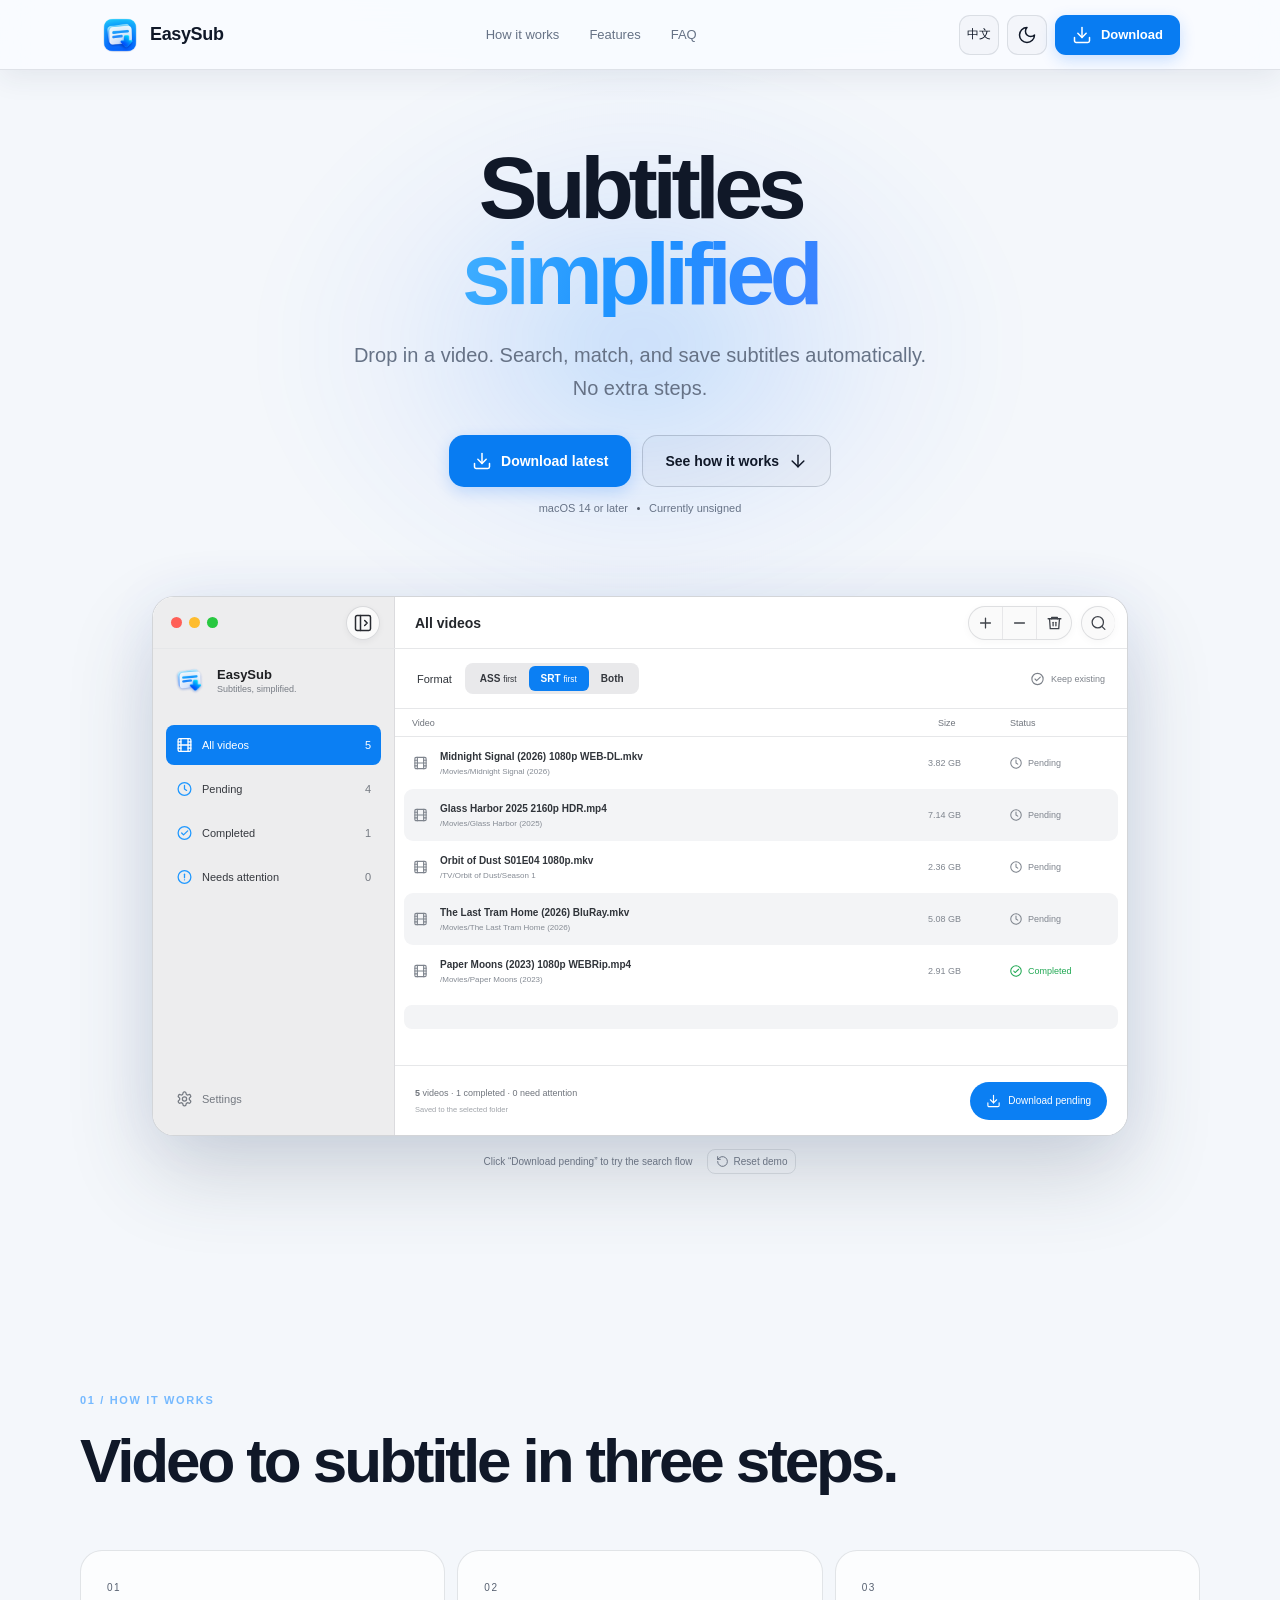
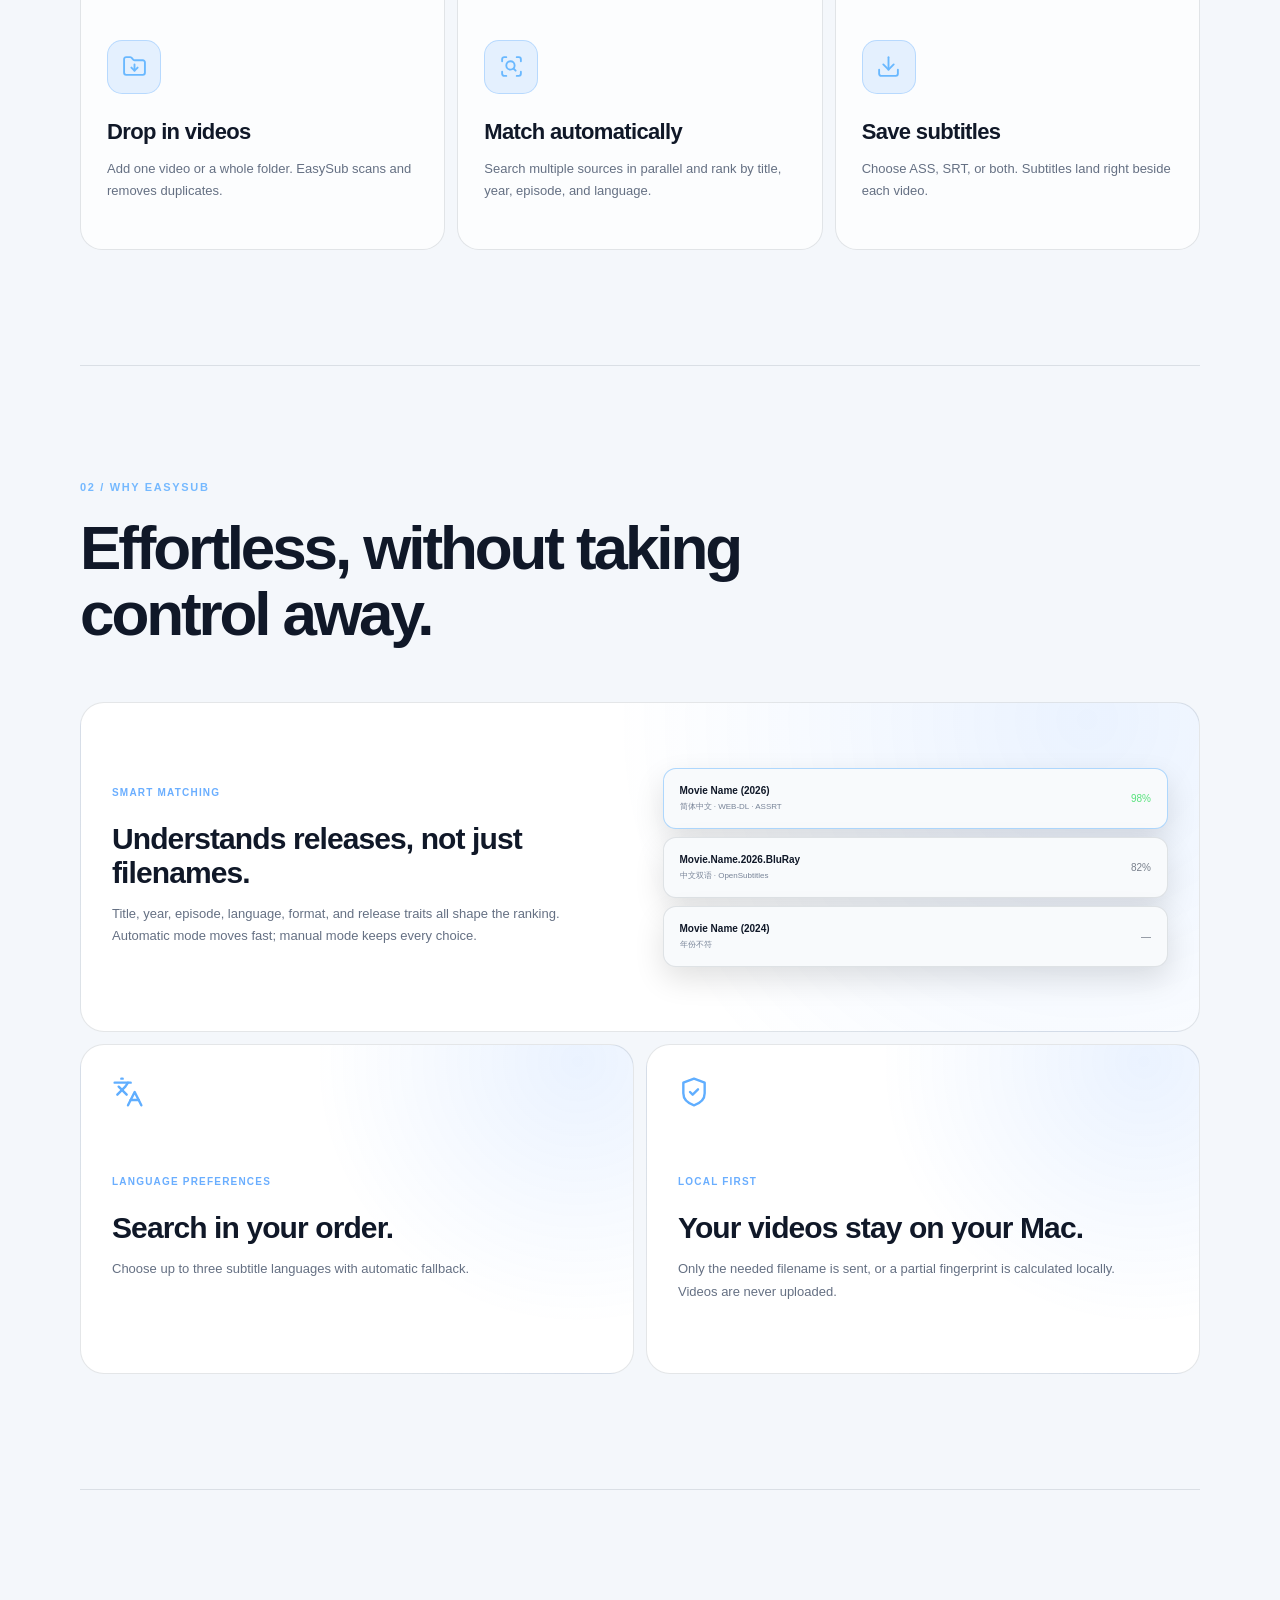
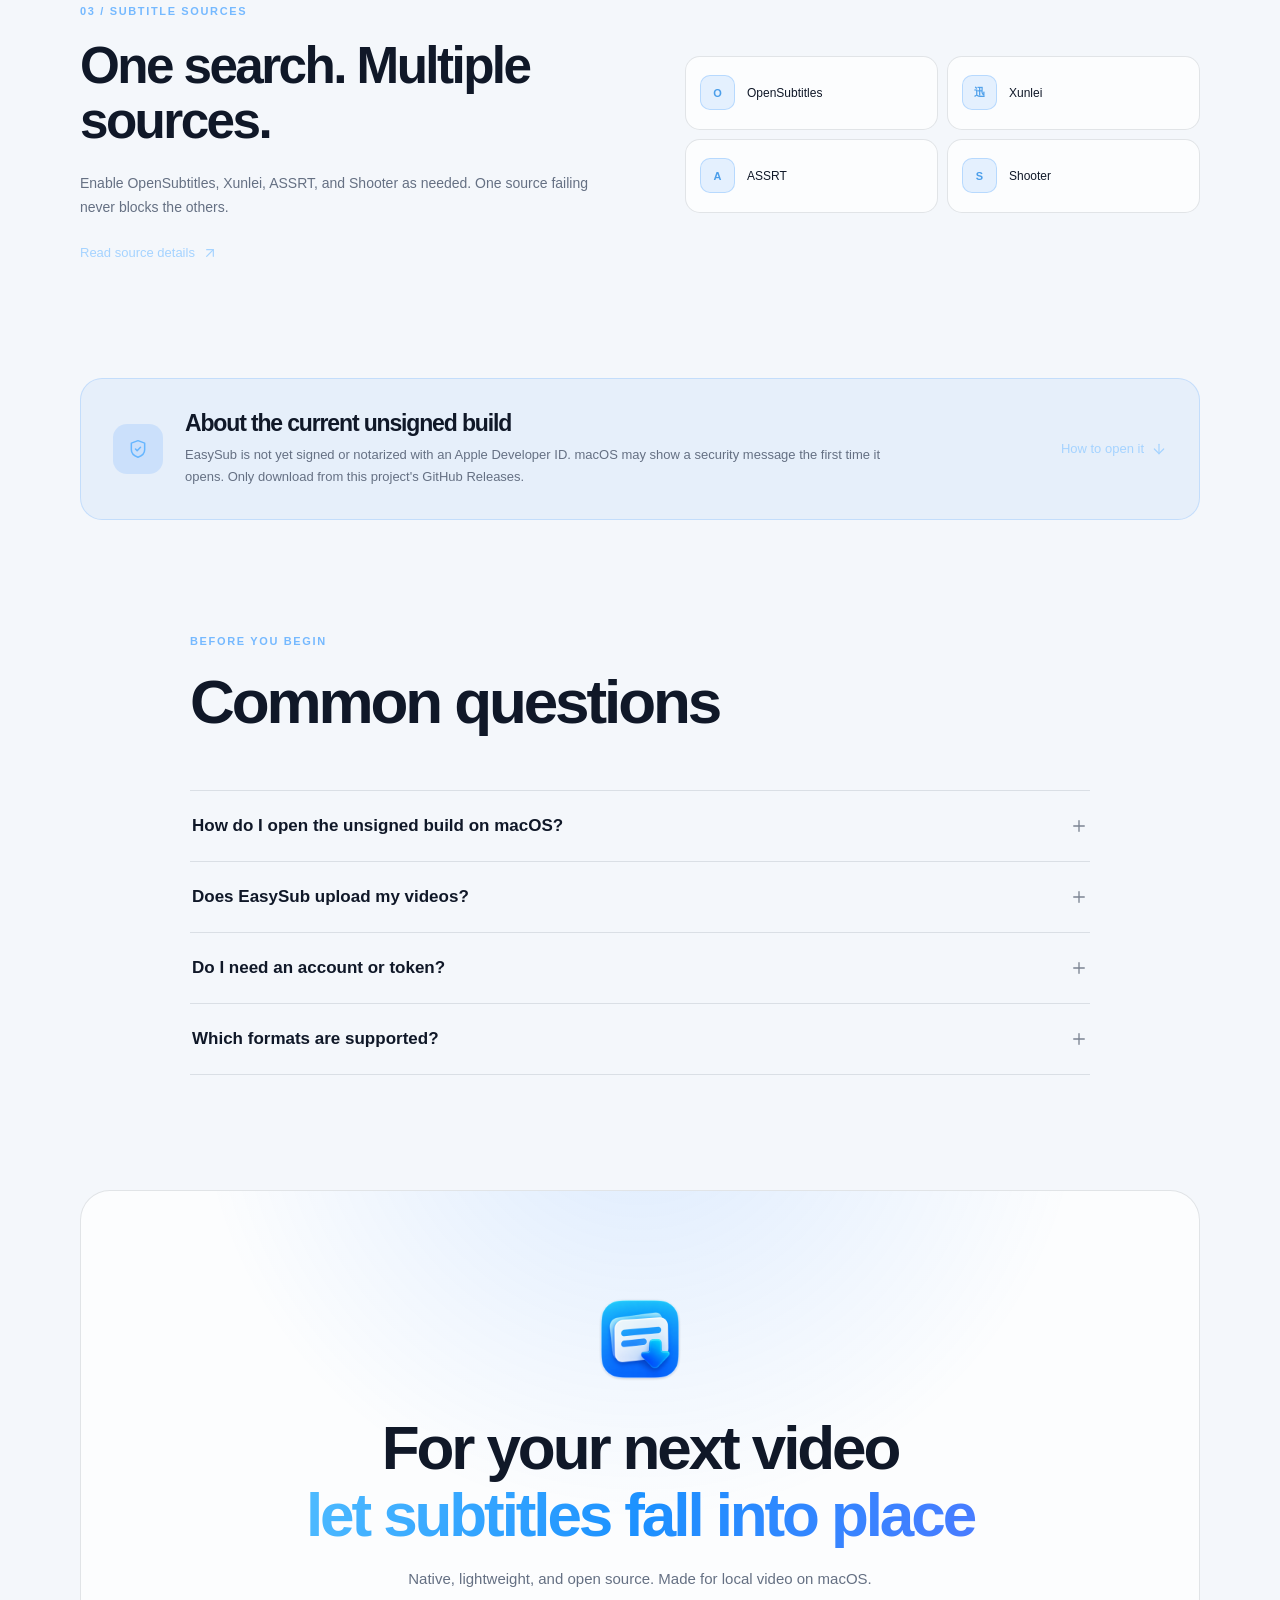
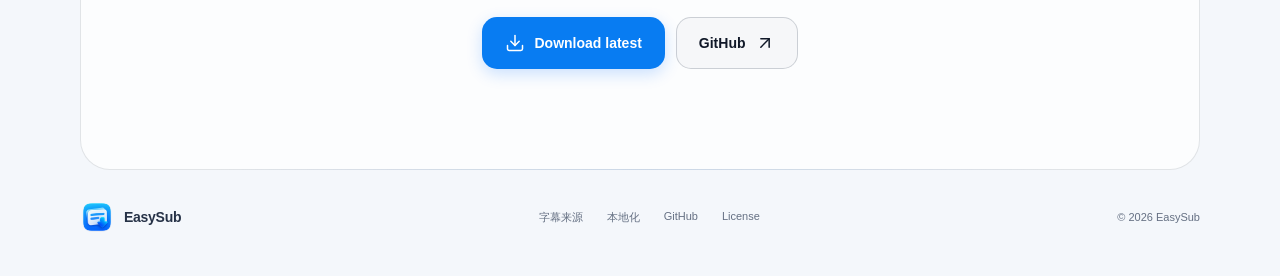
==== docs/index.html @ 95bf21f9 "Normalize docs directory casing" ====
<!doctype html>
<html lang="zh-CN">
<head>
  <meta charset="utf-8">
  <meta name="viewport" content="width=device-width, initial-scale=1">
  <meta name="theme-color" content="#07090e">
  <meta name="description" content="EasySub 是一款原生 macOS 字幕下载工具，多来源并行搜索，智能匹配，字幕下载一步完成。">
  <meta property="og:title" content="EasySub — 字幕下载，简单一点">
  <meta property="og:description" content="把视频拖进来，EasySub 会搜索、匹配并保存合适的字幕。">
  <meta property="og:type" content="website">
  <meta property="og:image" content="https://umlearn.github.io/EasySub/images/EasySub-AppIcon.png">
  <link rel="canonical" href="https://umlearn.github.io/EasySub/">
  <link rel="icon" type="image/png" href="images/EasySub-AppIcon.png">
  <link rel="stylesheet" href="styles.css">
  <title>EasySub — 字幕下载，简单一点</title>
</head>
<body>
  <!-- Icons use paths from Lucide (ISC License): https://lucide.dev -->
  <svg class="svg-sprite" aria-hidden="true">
    <symbol id="i-download" viewBox="0 0 24 24"><path d="M21 15v4a2 2 0 0 1-2 2H5a2 2 0 0 1-2-2v-4"/><path d="m7 10 5 5 5-5"/><path d="M12 15V3"/></symbol>
    <symbol id="i-arrow-down" viewBox="0 0 24 24"><path d="M12 5v14"/><path d="m19 12-7 7-7-7"/></symbol>
    <symbol id="i-arrow-up-right" viewBox="0 0 24 24"><path d="M7 17 17 7"/><path d="M7 7h10v10"/></symbol>
    <symbol id="i-chevron-right" viewBox="0 0 24 24"><path d="m9 18 6-6-6-6"/></symbol>
    <symbol id="i-menu" viewBox="0 0 24 24"><path d="M4 6h16"/><path d="M4 12h16"/><path d="M4 18h16"/></symbol>
    <symbol id="i-x" viewBox="0 0 24 24"><path d="M18 6 6 18"/><path d="m6 6 12 12"/></symbol>
    <symbol id="i-plus" viewBox="0 0 24 24"><path d="M5 12h14"/><path d="M12 5v14"/></symbol>
    <symbol id="i-minus" viewBox="0 0 24 24"><path d="M5 12h14"/></symbol>
    <symbol id="i-trash" viewBox="0 0 24 24"><path d="M3 6h18"/><path d="M8 6V4h8v2"/><path d="m19 6-1 14H6L5 6"/><path d="M10 11v5"/><path d="M14 11v5"/></symbol>
    <symbol id="i-search" viewBox="0 0 24 24"><circle cx="11" cy="11" r="8"/><path d="m21 21-4.3-4.3"/></symbol>
    <symbol id="i-film" viewBox="0 0 24 24"><rect width="18" height="18" x="3" y="3" rx="2"/><path d="M7 3v18"/><path d="M17 3v18"/><path d="M3 7.5h4"/><path d="M3 12h18"/><path d="M3 16.5h4"/><path d="M17 7.5h4"/><path d="M17 16.5h4"/></symbol>
    <symbol id="i-clock" viewBox="0 0 24 24"><circle cx="12" cy="12" r="9"/><path d="M12 7v5l3 2"/></symbol>
    <symbol id="i-check-circle" viewBox="0 0 24 24"><circle cx="12" cy="12" r="9"/><path d="m8 12 2.6 2.6L16.5 9"/></symbol>
    <symbol id="i-alert" viewBox="0 0 24 24"><circle cx="12" cy="12" r="9"/><path d="M12 8v5"/><path d="M12 16h.01"/></symbol>
    <symbol id="i-settings" viewBox="0 0 24 24"><path d="M12.2 2h-.4a2 2 0 0 0-2 2v.2a2 2 0 0 1-1 1.7l-.4.2a2 2 0 0 1-2 0l-.1-.1a2 2 0 0 0-2.7.7l-.2.4a2 2 0 0 0 .7 2.7l.2.1a2 2 0 0 1 1 1.7v.5a2 2 0 0 1-1 1.7l-.2.1a2 2 0 0 0-.7 2.7l.2.4a2 2 0 0 0 2.7.7l.1-.1a2 2 0 0 1 2 0l.4.2a2 2 0 0 1 1 1.7v.2a2 2 0 0 0 2 2h.4a2 2 0 0 0 2-2v-.2a2 2 0 0 1 1-1.7l.4-.2a2 2 0 0 1 2 0l.1.1a2 2 0 0 0 2.7-.7l.2-.4a2 2 0 0 0-.7-2.7l-.2-.1a2 2 0 0 1-1-1.7v-.5a2 2 0 0 1 1-1.7l.2-.1a2 2 0 0 0 .7-2.7l-.2-.4a2 2 0 0 0-2.7-.7l-.1.1a2 2 0 0 1-2 0l-.4-.2a2 2 0 0 1-1-1.7V4a2 2 0 0 0-2-2Z"/><circle cx="12" cy="12" r="3"/></symbol>
    <symbol id="i-languages" viewBox="0 0 24 24"><path d="m5 8 6 6"/><path d="m4 14 6-6 2-3"/><path d="M2 5h12"/><path d="M7 2h1"/><path d="m22 22-5-10-5 10"/><path d="M14 18h6"/></symbol>
    <symbol id="i-folders" viewBox="0 0 24 24"><path d="M20 20a2 2 0 0 0 2-2V8a2 2 0 0 0-2-2h-7.9a2 2 0 0 1-1.7-.9L9.6 4A2 2 0 0 0 7.9 3H4a2 2 0 0 0-2 2v13a2 2 0 0 0 2 2Z"/><path d="M12 10v6"/><path d="m9 13 3 3 3-3"/></symbol>
    <symbol id="i-scan-search" viewBox="0 0 24 24"><path d="M3 7V5a2 2 0 0 1 2-2h2"/><path d="M17 3h2a2 2 0 0 1 2 2v2"/><path d="M21 17v2a2 2 0 0 1-2 2h-2"/><path d="M7 21H5a2 2 0 0 1-2-2v-2"/><circle cx="11" cy="11" r="4"/><path d="m16 16-2.1-2.1"/></symbol>
    <symbol id="i-shield-check" viewBox="0 0 24 24"><path d="M20 13c0 5-3.5 7.5-8 9-4.5-1.5-8-4-8-9V5l8-3 8 3Z"/><path d="m9 12 2 2 4-4"/></symbol>
    <symbol id="i-sun" viewBox="0 0 24 24"><circle cx="12" cy="12" r="4"/><path d="M12 2v2"/><path d="M12 20v2"/><path d="m4.93 4.93 1.42 1.42"/><path d="m17.66 17.66 1.41 1.41"/><path d="M2 12h2"/><path d="M20 12h2"/><path d="m6.34 17.66-1.41 1.41"/><path d="m19.07 4.93-1.41 1.41"/></symbol>
    <symbol id="i-moon" viewBox="0 0 24 24"><path d="M12 3a6 6 0 0 0 9 9 9 9 0 1 1-9-9Z"/></symbol>
    <symbol id="i-sidebar" viewBox="0 0 24 24"><rect width="18" height="18" x="3" y="3" rx="2"/><path d="M9 3v18"/><path d="m14 9 3 3-3 3"/></symbol>
    <symbol id="i-loader" viewBox="0 0 24 24"><path d="M21 12a9 9 0 1 1-6.2-8.6"/></symbol>
    <symbol id="i-rotate" viewBox="0 0 24 24"><path d="M3 12a9 9 0 1 0 3-6.7L3 8"/><path d="M3 3v5h5"/></symbol>
  </svg>
  <a class="skip-link" href="#main">跳到主要内容</a>
  <header class="site-header" aria-label="主导航">
    <a class="brand" href="#top" aria-label="EasySub 首页"><img src="images/EasySub-AppIcon.png" alt="" width="40" height="40"><span>EasySub</span></a>
    <nav class="desktop-nav" aria-label="页面导航"><a href="#how" data-i18n="navHow">使用方式</a><a href="#features" data-i18n="navFeatures">特点</a><a href="#faq" data-i18n="navFaq">常见问题</a></nav>
    <div class="header-actions">
      <button class="icon-button language-button" type="button" aria-label="Switch to English"><span>EN</span></button>
      <button class="icon-button theme-button" type="button" aria-label="切换到浅色模式"><svg class="icon sun-icon" aria-hidden="true"><use href="#i-sun"/></svg><svg class="icon moon-icon" aria-hidden="true"><use href="#i-moon"/></svg></button>
      <a class="button button-small button-primary" href="https://github.com/umlearn/EasySub/releases/latest" target="_blank" rel="noreferrer"><svg class="icon" aria-hidden="true"><use href="#i-download"/></svg><span data-i18n="download">下载</span></a>
      <button class="icon-button menu-button" type="button" aria-expanded="false" aria-controls="mobile-menu" aria-label="打开菜单"><svg class="icon menu-open" aria-hidden="true"><use href="#i-menu"/></svg><svg class="icon menu-close" aria-hidden="true"><use href="#i-x"/></svg></button>
    </div>
    <div class="mobile-menu" id="mobile-menu" hidden><a href="#how" data-i18n="navHow">使用方式</a><a href="#features" data-i18n="navFeatures">特点</a><a href="#faq" data-i18n="navFaq">常见问题</a></div>
  </header>
  <main id="main">
    <section class="hero" id="top">
      <div class="hero-glow" aria-hidden="true"></div>
      <h1><span data-i18n="hero1">字幕下载</span><span class="gradient-text" data-i18n="hero2">简单一点</span></h1>
      <p class="hero-copy" data-i18n="heroCopy">拖入视频，自动搜索、匹配并保存字幕。没有多余步骤。</p>
      <div class="hero-actions"><a class="button button-large button-primary" href="https://github.com/umlearn/EasySub/releases/latest" target="_blank" rel="noreferrer"><svg class="icon" aria-hidden="true"><use href="#i-download"/></svg><span data-i18n="downloadLatest">下载最新版</span></a><a class="button button-large button-quiet" href="#how"><span data-i18n="seeHow">看看如何工作</span><svg class="icon" aria-hidden="true"><use href="#i-arrow-down"/></svg></a></div>
      <p class="hero-note"><span data-i18n="requirements">macOS 14 或更高版本</span><i></i><span data-i18n="unsigned">当前构建未签名</span></p>
      <div class="app-window reveal" aria-label="EasySub 应用界面示意图">
        <div class="app-titlebar"><div class="sidebar-titlebar"><div class="traffic-lights" aria-hidden="true"><span></span><span></span><span></span></div><button class="sidebar-toggle" tabindex="-1" aria-label="切换侧栏"><svg class="icon"><use href="#i-sidebar"/></svg></button></div><div class="content-titlebar"><div class="window-title"><b data-i18n="allVideos">全部视频</b></div><div class="window-tools" aria-hidden="true"><div class="tool-group"><button tabindex="-1"><svg class="icon"><use href="#i-plus"/></svg></button><button tabindex="-1"><svg class="icon"><use href="#i-minus"/></svg></button><button tabindex="-1"><svg class="icon"><use href="#i-trash"/></svg></button></div><button class="standalone" tabindex="-1"><svg class="icon"><use href="#i-search"/></svg></button></div></div></div>
        <div class="app-body">
          <aside class="app-sidebar"><div class="app-brand"><img src="images/EasySub-Mark.png" alt=""><div><b>EasySub</b><small>Subtitles, simplified.</small></div></div><div class="side-links"><span class="active"><svg class="icon"><use href="#i-film"/></svg><b data-i18n="allVideos">全部视频</b><em>5</em></span><span><svg class="icon"><use href="#i-clock"/></svg><b data-i18n="pending">待处理</b><em data-count="pending">4</em></span><span><svg class="icon"><use href="#i-check-circle"/></svg><b data-i18n="completed">已完成</b><em data-count="completed">1</em></span><span><svg class="icon"><use href="#i-alert"/></svg><b data-i18n="attention">需注意</b><em>0</em></span></div><span class="settings-link"><svg class="icon"><use href="#i-settings"/></svg><b data-i18n="settings">设置</b></span></aside>
          <div class="app-content">
            <div class="app-toolbar"><div class="format-control"><span data-i18n="format">格式</span><div><b>ASS <small>first</small></b><b class="selected">SRT <small>first</small></b><b>Both</b></div></div><span class="replace"><svg class="icon"><use href="#i-check-circle"/></svg><span data-i18n="keepExisting">保留已有字幕</span></span></div>
            <div class="video-table"><div class="table-head"><span data-i18n="video">视频</span><span data-i18n="size">大小</span><span data-i18n="status">状态</span></div>
              <div class="video-row" data-demo-row><svg class="icon"><use href="#i-film"/></svg><div><b>Midnight Signal (2026) 1080p WEB-DL.mkv</b><small>/Movies/Midnight Signal (2026)</small></div><span class="size">3.82 GB</span><span class="status pending" data-status><svg class="icon"><use href="#i-clock"/></svg><span data-i18n="pending">待处理</span></span></div>
              <div class="video-row" data-demo-row><svg class="icon"><use href="#i-film"/></svg><div><b>Glass Harbor 2025 2160p HDR.mp4</b><small>/Movies/Glass Harbor (2025)</small></div><span class="size">7.14 GB</span><span class="status pending" data-status><svg class="icon"><use href="#i-clock"/></svg><span data-i18n="pending">待处理</span></span></div>
              <div class="video-row" data-demo-row><svg class="icon"><use href="#i-film"/></svg><div><b>Orbit of Dust S01E04 1080p.mkv</b><small>/TV/Orbit of Dust/Season 1</small></div><span class="size">2.36 GB</span><span class="status pending" data-status><svg class="icon"><use href="#i-clock"/></svg><span data-i18n="pending">待处理</span></span></div>
              <div class="video-row" data-demo-row><svg class="icon"><use href="#i-film"/></svg><div><b>The Last Tram Home (2026) BluRay.mkv</b><small>/Movies/The Last Tram Home (2026)</small></div><span class="size">5.08 GB</span><span class="status pending" data-status><svg class="icon"><use href="#i-clock"/></svg><span data-i18n="pending">待处理</span></span></div>
              <div class="video-row"><svg class="icon"><use href="#i-film"/></svg><div><b>Paper Moons (2023) 1080p WEBRip.mp4</b><small>/Movies/Paper Moons (2023)</small></div><span class="size">2.91 GB</span><span class="status complete"><svg class="icon"><use href="#i-check-circle"/></svg><span data-i18n="completed">已完成</span></span></div>
              <div class="table-fill" aria-hidden="true"><span></span></div>
            </div>
            <div class="app-footer"><div><span><b>5</b> <span data-summary data-i18n="videosCount">个视频 · 1 个已完成 · 0 个需注意</span></span><small data-i18n="saveLocation">保存到所选文件夹</small></div><button id="run-demo" type="button"><svg class="icon" data-run-icon><use href="#i-download"/></svg><span data-run-label data-i18n="downloadPending">下载待处理项</span></button></div>
          </div>
        </div>
      </div>
      <div class="mock-caption"><span data-i18n="mockCaption">点击“下载待处理项”体验搜索流程</span><button class="reset-demo" type="button"><svg class="icon"><use href="#i-rotate"/></svg><span data-i18n="resetDemo">重置演示</span></button></div>
    </section>
    <section class="how section" id="how"><header class="section-heading reveal"><p class="eyebrow">01 / <span data-i18n="howEyebrow">使用方式</span></p><h2 data-i18n="howTitle">从视频到字幕，三步就够。</h2></header><div class="steps"><article class="step reveal"><span class="step-number">01</span><div class="step-icon"><svg class="icon"><use href="#i-folders"/></svg></div><h3 data-i18n="step1Title">拖入视频</h3><p data-i18n="step1Copy">添加单个视频或整个文件夹，自动扫描并去重。</p></article><article class="step reveal"><span class="step-number">02</span><div class="step-icon"><svg class="icon"><use href="#i-scan-search"/></svg></div><h3 data-i18n="step2Title">自动匹配</h3><p data-i18n="step2Copy">并行搜索多个来源，按片名、年份、季集和语言排序。</p></article><article class="step reveal"><span class="step-number">03</span><div class="step-icon"><svg class="icon"><use href="#i-download"/></svg></div><h3 data-i18n="step3Title">保存字幕</h3><p data-i18n="step3Copy">选择 ASS、SRT 或两者，字幕自动保存到视频旁边。</p></article></div></section>
    <section class="features section" id="features"><header class="section-heading reveal"><p class="eyebrow">02 / <span data-i18n="featuresEyebrow">为什么选择 EasySub</span></p><h2 data-i18n="featuresTitle">省心，但不替你做主。</h2></header><div class="feature-grid"><article class="feature-card wide reveal"><div><span class="card-label" data-i18n="smartMatch">智能匹配</span><h3 data-i18n="matchTitle">理解版本，不只读取文件名。</h3><p data-i18n="matchCopy">片名、年份、季集、语言、格式和片源特征共同参与排序。自动模式快速完成，手动模式保留完整选择。</p></div><div class="match-stack" aria-hidden="true"><span class="best"><b>Movie Name (2026)</b><small>简体中文 · WEB-DL · ASSRT</small><em>98%</em></span><span><b>Movie.Name.2026.BluRay</b><small>中文双语 · OpenSubtitles</small><em>82%</em></span><span><b>Movie Name (2024)</b><small>年份不符</small><em>—</em></span></div></article><article class="feature-card reveal"><svg class="feature-icon icon"><use href="#i-languages"/></svg><span class="card-label" data-i18n="languages">语言偏好</span><h3 data-i18n="languageTitle">按你的顺序寻找。</h3><p data-i18n="languageCopy">最多设置三种字幕语言，自动按优先级回退。</p></article><article class="feature-card reveal"><svg class="feature-icon icon"><use href="#i-shield-check"/></svg><span class="card-label" data-i18n="localFirst">本地优先</span><h3 data-i18n="localTitle">视频留在你的 Mac。</h3><p data-i18n="localCopy">仅发送匹配所需的文件名，或在本地计算局部指纹，不上传视频。</p></article></div></section>
    <section class="sources section reveal"><div><p class="eyebrow">03 / <span data-i18n="sources">字幕来源</span></p><h2 data-i18n="sourcesTitle">一次搜索，多个来源。</h2><p data-i18n="sourcesCopy">按需启用 OpenSubtitles、迅雷、ASSRT 与 Shooter。单个来源失败，不影响其他结果。</p><a class="text-link" href="providers.html"><span data-i18n="sourceDetails">查看来源说明</span><svg class="icon"><use href="#i-arrow-up-right"/></svg></a></div><div class="source-list" aria-label="支持的字幕来源"><span><i>O</i>OpenSubtitles</span><span><i>迅</i><span data-i18n="xunlei">迅雷</span></span><span><i>A</i>ASSRT</span><span><i>S</i>Shooter</span></div></section>
    <section class="notice section reveal"><div class="notice-icon"><svg class="icon"><use href="#i-shield-check"/></svg></div><div><h2 data-i18n="noticeTitle">关于当前未签名构建</h2><p data-i18n="noticeCopy">EasySub 尚未使用 Apple Developer ID 签名或公证。macOS 首次打开时可能显示安全提示，请只从本项目的 GitHub Releases 页面下载。</p></div><a class="text-link" href="#faq"><span data-i18n="openGuide">查看打开方法</span><svg class="icon"><use href="#i-arrow-down"/></svg></a></section>
    <section class="faq section" id="faq"><header class="section-heading reveal"><p class="eyebrow" data-i18n="faqEyebrow">开始之前</p><h2 data-i18n="faqTitle">常见问题</h2></header><div class="faq-list reveal"><details><summary><span data-i18n="faq1Q">未签名版本如何在 macOS 上打开？</span><svg class="icon"><use href="#i-plus"/></svg></summary><p data-i18n="faq1A">在 Finder 中右键点击 EasySub，选择“打开”。如果仍被阻止，请前往“系统设置 → 隐私与安全性”，确认打开该应用。</p></details><details><summary><span data-i18n="faq2Q">EasySub 会上传我的视频吗？</span><svg class="icon"><use href="#i-plus"/></svg></summary><p data-i18n="faq2A">不会。视频始终保留在本地。部分来源会使用整理后的文件名，或在本地读取少量片段计算指纹。</p></details><details><summary><span data-i18n="faq3Q">下载字幕需要账户或 Token 吗？</span><svg class="icon"><use href="#i-plus"/></svg></summary><p data-i18n="faq3A">取决于来源。迅雷无需 Token；ASSRT 需要个人 Token；OpenSubtitles 需要 API Key。你可以在设置中自由组合。</p></details><details><summary><span data-i18n="faq4Q">支持哪些格式？</span><svg class="icon"><use href="#i-plus"/></svg></summary><p data-i18n="faq4A">字幕支持 ASS 与 SRT；视频支持 MKV、MOV、MP4、M4V、RMVB、AVI、MPEG、MPG、TS、M2TS 和 WebM。</p></details></div></section>
    <section class="final-cta section reveal"><img src="images/EasySub-AppIcon.png" alt="EasySub" width="96" height="96"><h2><span data-i18n="cta1">下一部视频</span><span class="gradient-text" data-i18n="cta2">让字幕自己就位</span></h2><p data-i18n="ctaCopy">原生、轻量、开源。为 macOS 上的本地视频而生。</p><div class="hero-actions"><a class="button button-large button-primary" href="https://github.com/umlearn/EasySub/releases/latest" target="_blank" rel="noreferrer"><svg class="icon"><use href="#i-download"/></svg><span data-i18n="downloadLatest">下载最新版</span></a><a class="button button-large button-quiet" href="https://github.com/umlearn/EasySub" target="_blank" rel="noreferrer"><span>GitHub</span><svg class="icon"><use href="#i-arrow-up-right"/></svg></a></div></section>
  </main>
  <footer><a class="brand footer-brand" href="#top"><img src="images/EasySub-AppIcon.png" alt="" width="34" height="34"><span>EasySub</span></a><nav><a href="providers.html">字幕来源</a><a href="localization.html">本地化</a><a href="https://github.com/umlearn/EasySub" target="_blank" rel="noreferrer">GitHub</a><a href="https://github.com/umlearn/EasySub/blob/main/LICENSE.md" target="_blank" rel="noreferrer" data-i18n="license">许可证</a></nav><p>© <span id="year"></span> EasySub</p></footer>
  <script src="script.js"></script>
</body>
</html>
---- docs/styles.css ----
:root{color-scheme:dark;--bg:#07090e;--surface:#0d1119;--line:rgba(255,255,255,.1);--line-2:rgba(255,255,255,.16);--text:#f5f7fb;--muted:#8b94a3;--blue:#1687ff;--green:#54da73;--max:1120px}
html[data-theme="light"]{color-scheme:light;--bg:#f4f7fb;--surface:#fff;--line:rgba(16,31,52,.11);--line-2:rgba(16,31,52,.18);--text:#101828;--muted:#657083}
*{box-sizing:border-box}html{scroll-behavior:smooth}body{margin:0;overflow-x:hidden;background:radial-gradient(circle at 50% -8%,rgba(26,112,255,.13),transparent 32rem),var(--bg);color:var(--text);font-family:-apple-system,BlinkMacSystemFont,"SF Pro Display","Segoe UI",sans-serif;-webkit-font-smoothing:antialiased}a{color:inherit;text-decoration:none}button{color:inherit;font:inherit}img{display:block;max-width:100%}.svg-sprite{position:absolute;width:0;height:0;overflow:hidden}.icon{width:20px;height:20px;fill:none;stroke:currentColor;stroke-width:1.8;stroke-linecap:round;stroke-linejoin:round}.skip-link{position:fixed;z-index:999;top:8px;left:8px;padding:10px 16px;transform:translateY(-150%);border-radius:10px;background:#fff;color:#000}.skip-link:focus{transform:none}
.site-header{position:fixed;z-index:100;top:0;left:0;display:flex;width:100%;min-height:70px;align-items:center;justify-content:space-between;padding:9px max(18px,calc((100vw - 1080px)/2));border-bottom:1px solid var(--line);background:rgba(9,12,18,.82);box-shadow:0 12px 35px rgba(0,0,0,.16);backdrop-filter:blur(22px) saturate(150%)}.brand{display:inline-flex;align-items:center;gap:10px;font-size:18px;font-weight:700;letter-spacing:-.02em}.brand img{border-radius:10px;box-shadow:0 5px 18px rgba(0,110,255,.25)}.desktop-nav{display:flex;gap:30px;color:#a5adba;font-size:13px}.desktop-nav a:hover,footer a:hover{color:#fff}.header-actions{display:flex;align-items:center;gap:8px}.icon-button{display:grid;min-width:40px;height:40px;place-items:center;border:1px solid var(--line);border-radius:11px;background:rgba(255,255,255,.03);cursor:pointer}.icon-button:hover{background:rgba(255,255,255,.07)}.language-button span{font-size:12px}.theme-button .moon-icon{display:none}.theme-button .icon{grid-area:1/1}.menu-button{display:none}.menu-close{display:none}.menu-button[aria-expanded=true] .menu-open{display:none}.menu-button[aria-expanded=true] .menu-close{display:block}.mobile-menu{position:absolute;top:70px;right:0;left:0;padding:9px 14px;border-bottom:1px solid var(--line);background:rgba(8,11,17,.98);box-shadow:0 18px 50px rgba(0,0,0,.25)}.mobile-menu a{display:block;padding:13px;border-radius:9px;color:#d8dde6}.mobile-menu a:hover{background:rgba(255,255,255,.06)}
html[data-theme="light"] .site-header{background:rgba(250,252,255,.86);box-shadow:0 8px 28px rgba(40,55,75,.08)}html[data-theme="light"] .desktop-nav,html[data-theme="light"] .hero-copy,html[data-theme="light"] .hero-note{color:#667286}html[data-theme="light"] .icon-button,html[data-theme="light"] .button-quiet{background:rgba(16,31,52,.025)}html[data-theme="light"] .icon-button:hover,html[data-theme="light"] .button-quiet:hover{background:rgba(16,31,52,.07)}html[data-theme="light"] .theme-button .sun-icon{display:none}html[data-theme="light"] .theme-button .moon-icon{display:block}html[data-theme="light"] .mobile-menu{background:rgba(250,252,255,.98)}html[data-theme="light"] .mobile-menu a{color:#253147}html[data-theme="light"] .desktop-nav a:hover,html[data-theme="light"] footer a:hover{color:#111827}
.button{display:inline-flex;align-items:center;justify-content:center;gap:9px;border:1px solid transparent;font-weight:600;transition:transform .18s ease,box-shadow .18s ease,background .18s ease}.button:hover{transform:translateY(-1px)}.button-small{min-height:40px;padding:0 16px;border-radius:11px;font-size:13px}.button-large{min-height:52px;padding:0 22px;border-radius:15px;font-size:14px}.button-primary{background:#087cf2;color:#fff;box-shadow:0 5px 16px rgba(0,112,255,.2)}.button-primary:hover{background:#0573e3;box-shadow:0 7px 20px rgba(0,112,255,.26)}.button-quiet{border-color:var(--line-2);background:rgba(255,255,255,.035)}.button-quiet:hover{background:rgba(255,255,255,.07)}
.hero{position:relative;max-width:1280px;margin:0 auto;padding:145px 24px 105px;text-align:center}.hero-glow{position:absolute;z-index:-1;top:50px;left:50%;width:760px;height:590px;transform:translateX(-50%);background:radial-gradient(ellipse,rgba(22,125,255,.2),rgba(24,99,255,.04) 44%,transparent 70%);filter:blur(28px)}.hero h1{max-width:820px;margin:0 auto 22px;font-size:clamp(54px,7vw,88px);line-height:.98;letter-spacing:-.062em}.hero h1 span{display:block}.gradient-text{background:linear-gradient(110deg,#6cd4ff 0%,#1c91ff 50%,#646fff 100%);-webkit-background-clip:text;background-clip:text;color:transparent}.hero-copy{max-width:580px;margin:0 auto;color:#a6aebb;font-size:clamp(17px,2vw,20px);line-height:1.65}.hero-actions{display:flex;justify-content:center;gap:11px;margin-top:30px}.hero-note{display:flex;align-items:center;justify-content:center;gap:9px;margin:15px 0 0;color:#687180;font-size:11px}.hero-note i{width:3px;height:3px;border-radius:50%;background:#515966}
.app-window{max-width:1040px;margin:82px auto 0;overflow:hidden;border:1px solid rgba(255,255,255,.15);border-radius:22px;background:#17191e;color:#f5f7fb;box-shadow:0 40px 100px rgba(0,0,0,.55),0 0 75px rgba(14,92,255,.08);text-align:left}.app-titlebar{display:grid;grid-template-columns:220px 1fr;height:70px;border-bottom:1px solid rgba(255,255,255,.08);background:#242528}.sidebar-titlebar{display:flex;align-items:center;justify-content:space-between;padding:0 14px 0 18px;border-right:1px solid rgba(255,255,255,.06)}.sidebar-toggle{display:grid;width:38px;height:38px;place-items:center;border:1px solid rgba(255,255,255,.11);border-radius:12px;background:rgba(255,255,255,.1);color:#d8dbe0}.traffic-lights{display:flex;gap:7px}.traffic-lights span{width:11px;height:11px;border-radius:50%;background:#ff5f57}.traffic-lights span:nth-child(2){background:#febc2e}.traffic-lights span:nth-child(3){background:#28c840}.content-titlebar{display:flex;align-items:center;justify-content:space-between;padding:0 15px 0 22px}.window-title{font-size:14px}.window-tools{display:flex;align-items:center;gap:9px}.tool-group{display:flex;overflow:hidden;border:1px solid rgba(255,255,255,.1);border-radius:12px;background:rgba(255,255,255,.08)}.window-tools button{display:grid;width:38px;height:36px;place-items:center;border:0;border-right:1px solid rgba(255,255,255,.07);background:transparent;color:#d1d4d9}.window-tools button:last-child{border-right:0}.window-tools .standalone{border:1px solid rgba(255,255,255,.1);border-radius:12px;background:rgba(255,255,255,.08)}.window-tools .icon{width:17px}.app-body{display:grid;grid-template-columns:220px 1fr;min-height:480px}.app-sidebar{display:flex;flex-direction:column;padding:28px 14px 17px;border-right:1px solid rgba(255,255,255,.07);background:#24262a}.app-brand{display:flex;align-items:center;gap:12px;padding:0 9px 34px}.app-brand img{width:48px;height:48px;object-fit:contain}.app-brand b,.app-brand small{display:block}.app-brand b{font-size:13px}.app-brand small{margin-top:4px;color:#8c929b;font-size:9px}.side-links{display:flex;flex-direction:column;gap:4px}.side-links span,.settings-link{display:flex;align-items:center;gap:9px;padding:10px;border-radius:8px;color:#afb4bd;font-size:11px}.side-links .active{background:rgba(255,255,255,.13);color:#fff}.side-links .icon,.settings-link .icon{width:17px;color:#1f98ff}.side-links b,.settings-link b{font-weight:500}.side-links em{margin-left:auto;color:#7f858d;font-style:normal}.settings-link{margin-top:auto;color:#9298a1}.settings-link .icon{color:#9298a1}.app-content{display:flex;min-width:0;flex-direction:column;background:#1c1d21}.app-toolbar{display:flex;height:73px;align-items:center;justify-content:space-between;padding:0 24px;border-bottom:1px solid rgba(255,255,255,.08)}.format-control{display:flex;align-items:center;gap:13px;color:#bec3ca;font-size:11px}.format-control>div{display:flex;padding:3px;border-radius:8px;background:#292b30}.format-control b{padding:7px 12px;border-radius:6px;font-size:10px}.format-control b.selected{background:#087cf2;color:#fff}.format-control small{font-weight:500}.replace{display:flex;align-items:center;gap:6px;color:#8b929c;font-size:9px}.replace .icon{width:15px}.video-table{flex:1}.table-head,.video-row{display:grid;grid-template-columns:minmax(0,1fr) 72px 100px;align-items:center}.table-head{height:36px;padding:0 17px;border-bottom:1px solid rgba(255,255,255,.08);color:#9ea5ae;font-size:9px}.video-row{grid-template-columns:18px minmax(0,1fr) 72px 100px;gap:9px;min-height:67px;margin:4px 9px;padding:9px;border-radius:9px;color:#cbd0d7;transition:background .25s ease,color .25s ease}.video-row.selected{background:#086bd7;color:#fff}.video-row.searching{background:rgba(12,130,245,.12)}.video-row.done{background:rgba(35,174,91,.1)}.video-row>.icon{width:15px;color:#949ba5}.video-row div{min-width:0}.video-row b,.video-row small{display:block;overflow:hidden;text-overflow:ellipsis;white-space:nowrap}.video-row b{font-size:10px;font-weight:600}.video-row small{margin-top:5px;color:#818893;font-size:8px}.video-row.selected small{color:#c3ddff}.video-row .size{color:#9ba2ac;font-size:9px}.video-row.selected .size{color:#dbeaff}.status{display:flex;align-items:center;gap:5px;color:#9198a2;font-size:9px}.status .icon{width:14px}.status.searching{color:#63b8ff}.status.complete{color:#57e477}.spin{animation:spin .8s linear infinite}@keyframes spin{to{transform:rotate(360deg)}}.app-footer{display:flex;min-height:67px;align-items:center;justify-content:space-between;padding:0 20px;border-top:1px solid rgba(255,255,255,.08);color:#777e89;font-size:9px}.app-footer button{display:flex;align-items:center;gap:7px;padding:9px 13px;border:0;border-radius:10px;background:#0c82f5;color:#fff;font-size:10px;cursor:pointer}.app-footer button:disabled{cursor:default;opacity:.7}.app-footer .icon{width:15px}.mock-caption{display:flex;align-items:center;justify-content:center;gap:14px;margin:13px 0 0;color:#697281;font-size:10px}.reset-demo{display:inline-flex;align-items:center;gap:5px;padding:5px 8px;border:1px solid var(--line);border-radius:8px;background:transparent;color:inherit;cursor:pointer}.reset-demo .icon{width:13px;height:13px}
.section{width:min(calc(100% - 48px),var(--max));margin:0 auto;padding:115px 0}.section-heading{max-width:820px;margin-bottom:55px}.eyebrow{margin:0 0 22px;color:#75b9ff;font-size:11px;font-weight:700;letter-spacing:.15em;text-transform:uppercase}.section h2{margin:0;font-size:clamp(38px,5vw,62px);line-height:1.07;letter-spacing:-.05em}.steps{display:grid;grid-template-columns:repeat(3,1fr);gap:12px}.step{min-height:300px;padding:26px;border:1px solid var(--line);border-radius:22px;background:rgba(255,255,255,.022)}.step-number{color:#576171;font-size:10px;letter-spacing:.15em}.step-icon{display:grid;width:54px;height:54px;margin:45px 0 25px;place-items:center;border:1px solid rgba(57,151,255,.26);border-radius:15px;background:rgba(22,126,255,.1);color:#69b8ff}.step-icon .icon{width:25px;height:25px}.step h3,.feature-card h3{margin:0 0 13px;font-size:22px;letter-spacing:-.03em}.step p,.feature-card p{margin:0;color:#818a99;font-size:13px;line-height:1.7}
.features{border-top:1px solid var(--line)}.feature-grid{display:grid;grid-template-columns:repeat(2,1fr);gap:12px}.feature-card{min-height:330px;padding:31px;border:1px solid var(--line);border-radius:24px;background:radial-gradient(circle at 90% 5%,rgba(27,118,255,.09),transparent 45%),var(--surface);overflow:hidden}.feature-card.wide{display:grid;grid-template-columns:1fr 1fr;grid-column:1/-1;gap:45px;align-items:center}.card-label{display:block;margin-bottom:24px;color:#6aaeff;font-size:10px;font-weight:700;letter-spacing:.12em;text-transform:uppercase}.feature-card h3{font-size:30px}.feature-card p{max-width:470px}.feature-icon{width:32px;height:32px;margin-bottom:64px;color:#60aeff}.match-stack{display:flex;flex-direction:column;gap:8px}.match-stack span{display:grid;grid-template-columns:1fr auto;padding:16px;border:1px solid var(--line);border-radius:13px;background:#111620;box-shadow:0 12px 30px rgba(0,0,0,.12)}.match-stack b,.match-stack small{display:block}.match-stack b{font-size:10px}.match-stack small{margin-top:5px;color:#687281;font-size:8px}.match-stack em{grid-column:2;grid-row:1/3;align-self:center;color:#777f8b;font-size:10px;font-style:normal}.match-stack .best{border-color:rgba(44,153,255,.36);background:rgba(15,105,220,.15)}.match-stack .best em{color:#56e27b}
html[data-theme="light"] .step,html[data-theme="light"] .source-list>span{background:rgba(255,255,255,.68)}html[data-theme="light"] .source-list i{border:1px solid rgba(57,151,255,.26);background:rgba(22,126,255,.1);color:#4b9eea}html[data-theme="light"] .step p,html[data-theme="light"] .feature-card p,html[data-theme="light"] .sources p:not(.eyebrow),html[data-theme="light"] .notice p,html[data-theme="light"] details p,html[data-theme="light"] .final-cta>p{color:#657083}html[data-theme="light"] .match-stack span{background:#f8fafc}html[data-theme="light"] .match-stack small{color:#778397}html[data-theme="light"] .notice{background:rgba(19,112,225,.06)}html[data-theme="light"] .final-cta{background:radial-gradient(circle at 50% -20%,rgba(23,121,255,.14),transparent 50%),rgba(255,255,255,.68)}html[data-theme="light"] footer{color:#657083}
.sources{display:grid;grid-template-columns:1fr 1fr;gap:90px;align-items:center;border-top:1px solid var(--line)}.sources h2{font-size:clamp(36px,4vw,52px)}.sources p:not(.eyebrow){max-width:520px;margin:23px 0 0;color:#87909e;font-size:14px;line-height:1.7}.text-link{display:inline-flex;align-items:center;gap:7px;margin-top:23px;color:#a5d3ff;font-size:13px}.text-link .icon{width:16px}.source-list{display:grid;grid-template-columns:1fr 1fr;gap:9px}.source-list>span{display:flex;min-height:74px;align-items:center;gap:12px;padding:14px;border:1px solid var(--line);border-radius:15px;background:rgba(255,255,255,.025);font-size:12px}.source-list i{display:grid;width:35px;height:35px;place-items:center;border-radius:10px;background:#142846;color:#68b4ff;font-size:11px;font-style:normal;font-weight:700}
.notice{display:grid;grid-template-columns:auto 1fr auto;align-items:center;gap:22px;padding:32px;border:1px solid rgba(55,145,255,.2);border-radius:22px;background:rgba(19,80,157,.08)}.notice-icon{display:grid;width:50px;height:50px;place-items:center;border-radius:14px;background:rgba(26,127,255,.13);color:#66b6ff}.notice h2{font-size:23px}.notice p{max-width:700px;margin:9px 0 0;color:#818a98;font-size:13px;line-height:1.65}.notice .text-link{margin:0;white-space:nowrap}
.faq{max-width:900px}.faq-list{border-top:1px solid var(--line)}details{border-bottom:1px solid var(--line)}summary{display:flex;align-items:center;justify-content:space-between;gap:20px;padding:25px 2px;cursor:pointer;font-size:17px;font-weight:600;list-style:none}summary::-webkit-details-marker{display:none}summary .icon{width:18px;color:#7b8492;transition:transform .2s ease}details[open] summary .icon{transform:rotate(45deg)}details p{max-width:720px;margin:-5px 0 27px;color:#858e9c;font-size:13px;line-height:1.75}
.final-cta{padding:100px 20px;border:1px solid var(--line);border-radius:30px;background:radial-gradient(circle at 50% -20%,rgba(23,121,255,.2),transparent 50%),rgba(255,255,255,.02);text-align:center}.final-cta>img{margin:0 auto 28px;border-radius:0;box-shadow:none;object-fit:contain}.final-cta h2 span{display:block}.final-cta>p{margin:22px auto 0;color:#8b94a2;font-size:15px}footer{display:flex;width:min(calc(100% - 48px),var(--max));align-items:center;justify-content:space-between;gap:25px;margin:0 auto;padding:30px 0 42px;color:#68717f;font-size:11px}footer nav{display:flex;gap:24px}.footer-brand{color:#d9dee6;font-size:14px}.footer-brand img{border-radius:0;box-shadow:none;object-fit:contain}html[data-theme="light"] .footer-brand{color:#263247}
.reveal{opacity:0;transform:translateY(20px);transition:opacity .7s ease,transform .7s cubic-bezier(.2,.7,.2,1)}.reveal.visible{opacity:1;transform:none}
.site-header .brand img{width:40px;height:40px;border-radius:0;box-shadow:none;object-fit:contain}
.app-window{width:min(100%,976px);height:540px;max-width:none}.app-titlebar{grid-template-columns:242px 1fr;height:52px}.sidebar-toggle{width:34px;height:34px;border-radius:50%}.content-titlebar{padding-right:12px;padding-left:20px}.tool-group{border-radius:999px}.window-tools button{width:34px;height:32px}.window-tools .standalone{width:34px;height:34px;border-radius:50%}.app-body{grid-template-columns:242px 1fr;height:calc(100% - 52px);min-height:0}.app-sidebar{padding:14px 13px 16px}.app-brand{gap:11px;padding:0 6px 28px}.app-brand>div{min-width:0}.app-brand img{width:34px;height:34px;flex:0 0 34px}.app-brand small{margin-top:2px;white-space:nowrap}.app-content{min-height:0}.app-toolbar{height:60px;flex:0 0 60px;padding:0 22px}.video-table{display:flex;min-height:0;flex:1;flex-direction:column}.table-head{height:28px;flex:0 0 28px}.video-row{min-height:52px;margin:0 9px;padding:6px 9px}.video-row:nth-child(odd){background:rgba(255,255,255,.045)}.video-row.searching{background:rgba(12,130,245,.12)}.video-row.done{background:rgba(35,174,91,.1)}.table-fill{display:grid;min-height:0;flex:1;align-content:start;padding:8px 9px 0}.table-fill span{display:block;height:24px;border-radius:8px;background:rgba(255,255,255,.045)}.app-footer{min-height:70px;flex:0 0 70px}.app-footer>div>small{display:block;margin-top:7px;color:#555b64}.app-footer button{border-radius:999px;padding:9px 16px}
html[data-theme="light"] .app-window{border-color:rgba(16,24,40,.18);background:#fff;color:#202124;box-shadow:0 36px 85px rgba(48,63,82,.2),0 0 55px rgba(14,92,255,.06)}html[data-theme="light"] .app-titlebar{border-bottom-color:rgba(16,24,40,.1);background:#fff}html[data-theme="light"] .sidebar-titlebar{border-right-color:rgba(16,24,40,.08);background:#ededee}html[data-theme="light"] .sidebar-toggle{border-color:rgba(16,24,40,.14);background:rgba(255,255,255,.72);color:#282b31;box-shadow:0 2px 6px rgba(16,24,40,.05)}html[data-theme="light"] .window-title{color:#24272c}html[data-theme="light"] .tool-group,html[data-theme="light"] .window-tools .standalone{border-color:rgba(16,24,40,.12);background:#fafafa;box-shadow:0 2px 8px rgba(16,24,40,.035)}html[data-theme="light"] .window-tools button{border-right-color:rgba(16,24,40,.08);color:#3f434a}html[data-theme="light"] .app-sidebar{border-right-color:rgba(16,24,40,.08);background:#ededee}html[data-theme="light"] .app-brand b{color:#202124}html[data-theme="light"] .app-brand small{color:#787d85}html[data-theme="light"] .side-links span,html[data-theme="light"] .settings-link{color:#35383e}html[data-theme="light"] .side-links em{color:#757a82}html[data-theme="light"] .side-links .active{background:#0b7ff3;color:#fff}html[data-theme="light"] .side-links .active .icon,html[data-theme="light"] .side-links .active em{color:#fff}html[data-theme="light"] .settings-link .icon,html[data-theme="light"] .settings-link{color:#747981}html[data-theme="light"] .app-content{background:#fff}html[data-theme="light"] .app-toolbar{border-bottom-color:rgba(16,24,40,.1);background:#fff}html[data-theme="light"] .format-control{color:#30343a}html[data-theme="light"] .format-control>div{background:#e9e9eb}html[data-theme="light"] .format-control b{color:#34373d}html[data-theme="light"] .format-control b.selected{background:#0b7ff3;color:#fff}html[data-theme="light"] .replace{color:#7d828a}html[data-theme="light"] .table-head{border-bottom-color:rgba(16,24,40,.1);color:#6f747c}html[data-theme="light"] .video-row{color:#30343a}html[data-theme="light"] .video-row:nth-child(odd){background:#f3f4f6}html[data-theme="light"] .video-row>.icon,html[data-theme="light"] .video-row .size,html[data-theme="light"] .status{color:#7f858e}html[data-theme="light"] .video-row small{color:#858b94}html[data-theme="light"] .video-row.searching{background:#eaf4ff}html[data-theme="light"] .video-row.done{background:#ebf8ef}html[data-theme="light"] .status.searching{color:#087cf2}html[data-theme="light"] .status.complete{color:#20a853}html[data-theme="light"] .table-fill span{background:#f3f4f6}html[data-theme="light"] .app-footer{border-top-color:rgba(16,24,40,.1);background:#fff;color:#6f747c}html[data-theme="light"] .app-footer>div>small{color:#a0a4aa}html[data-theme="light"] .app-footer button{background:#0b7ff3;color:#fff}
@media(max-width:800px){.desktop-nav{display:none}.menu-button{display:grid}.header-actions .button-small{display:none}.hero{padding-top:125px}.app-titlebar,.app-body{grid-template-columns:170px 1fr}.app-sidebar{padding-right:9px;padding-left:9px}.app-brand{padding-right:4px;padding-left:4px}.sidebar-titlebar{padding-right:9px;padding-left:12px}.video-row{grid-template-columns:18px minmax(0,1fr) 75px}.video-row .size,.table-head span:nth-child(2){display:none}.table-head{grid-template-columns:minmax(0,1fr) 75px}.steps{grid-template-columns:1fr}.step{min-height:240px}.step-icon{margin:35px 0 22px}.sources{grid-template-columns:1fr;gap:45px}.notice{grid-template-columns:auto 1fr}.notice .text-link{grid-column:2}.feature-card.wide{grid-template-columns:1fr}}
@media(max-width:560px){.site-header{min-height:62px;padding-right:10px;padding-left:12px}.brand img{width:36px;height:36px}.brand span{font-size:16px}.hero{padding:118px 14px 80px}.hero h1{font-size:50px}.hero-copy{font-size:15px}.hero-actions{flex-direction:column}.hero-actions .button{width:100%}.hero-note{flex-wrap:wrap}.app-window{height:auto;margin-top:62px;border-radius:15px}.app-titlebar{grid-template-columns:1fr;height:52px}.sidebar-titlebar{display:none}.content-titlebar{padding:0 10px 0 14px}.window-title{font-size:12px}.window-tools button{width:32px;height:31px}.app-body{grid-template-columns:1fr;height:430px;min-height:0}.app-sidebar{display:none}.app-toolbar{height:63px;padding:0 13px}.replace{display:none}.format-control{width:100%;justify-content:space-between}.format-control b{padding:7px 9px}.video-row{min-height:55px}.table-fill{gap:18px}.app-footer{padding:0 12px}.app-footer>span{display:none}.app-footer button{margin-left:auto}.mock-caption{flex-wrap:wrap}.section{width:calc(100% - 28px);padding:88px 0}.section h2{font-size:38px}.section-heading{margin-bottom:40px}.feature-grid{grid-template-columns:1fr}.feature-card{min-height:290px;padding:25px}.feature-card.wide{grid-column:auto;gap:38px}.feature-card h3{font-size:26px}.feature-icon{margin-bottom:45px}.source-list{grid-template-columns:1fr}.notice{grid-template-columns:1fr;padding:25px}.notice .text-link{grid-column:auto}.faq summary{font-size:15px}.final-cta{width:calc(100% - 18px);padding:75px 18px}.final-cta>img{width:82px}footer{width:calc(100% - 28px);flex-wrap:wrap}.footer-brand{width:100%}footer nav{order:3;width:100%}}
@media(prefers-reduced-motion:reduce){html{scroll-behavior:auto}*,*::before,*::after{animation-duration:.01ms!important;transition-duration:.01ms!important}.reveal{opacity:1;transform:none}}
.doc-page{min-height:100vh;background:var(--bg)}.doc-header{position:sticky;z-index:20;top:0;display:flex;align-items:center;justify-content:space-between;padding:14px max(20px,calc((100vw - 900px)/2));border-bottom:1px solid var(--line);background:color-mix(in srgb,var(--bg) 88%,transparent);backdrop-filter:blur(20px)}.doc-header .brand img{width:36px;height:36px;border-radius:0;box-shadow:none}.doc-header nav{display:flex;align-items:center;gap:18px;color:var(--muted);font-size:13px}.doc-header a:hover{color:var(--text)}.doc-theme{padding:8px 11px;border:1px solid var(--line);border-radius:9px;background:transparent;cursor:pointer}.doc-main{width:min(calc(100% - 40px),900px);margin:0 auto;padding:72px 0 100px}.doc-main h1{margin:0 0 16px;font-size:clamp(38px,6vw,64px);letter-spacing:-.05em}.doc-lead{max-width:720px;margin:0 0 50px;color:var(--muted);font-size:17px;line-height:1.7}.doc-main article{margin-top:42px;padding-top:36px;border-top:1px solid var(--line)}.doc-main h2{margin:0 0 18px;font-size:28px;letter-spacing:-.03em}.doc-main h3{margin:28px 0 12px;font-size:18px}.doc-main p,.doc-main li{color:var(--muted);font-size:14px;line-height:1.75}.doc-main a{color:#4da8ff}.doc-main code{padding:2px 6px;border:1px solid var(--line);border-radius:6px;background:var(--surface);color:var(--text)}.doc-main table{width:100%;border-collapse:collapse;font-size:13px}.doc-main th,.doc-main td{padding:13px 12px;border-bottom:1px solid var(--line);text-align:left;vertical-align:top;line-height:1.55}.doc-main th{color:var(--text)}.doc-main td{color:var(--muted)}.doc-main ol,.doc-main ul{padding-left:22px}.doc-footer{display:flex;width:min(calc(100% - 40px),900px);justify-content:space-between;margin:0 auto;padding:28px 0 42px;border-top:1px solid var(--line);color:var(--muted);font-size:12px}@media(max-width:640px){.doc-header nav a:not(:last-child){display:none}.doc-main{padding-top:50px}.doc-main table{display:block;overflow-x:auto}}
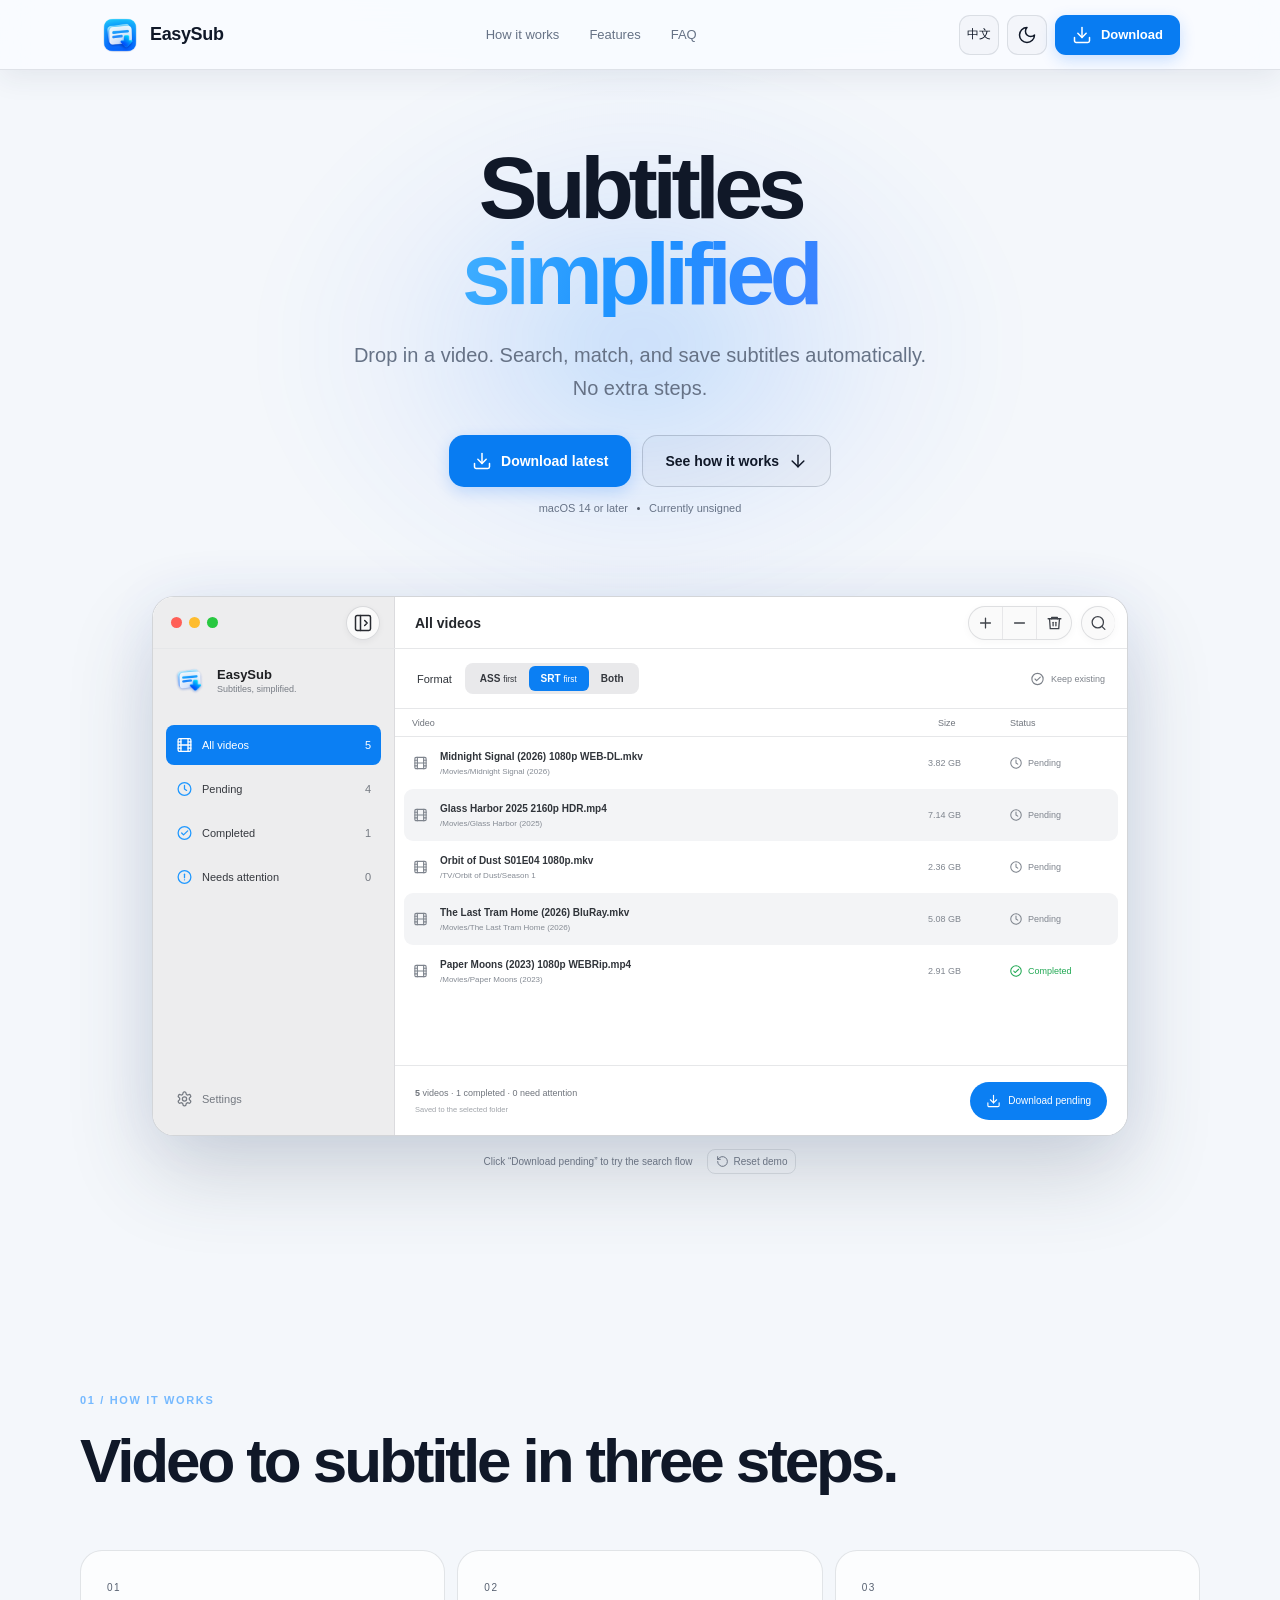
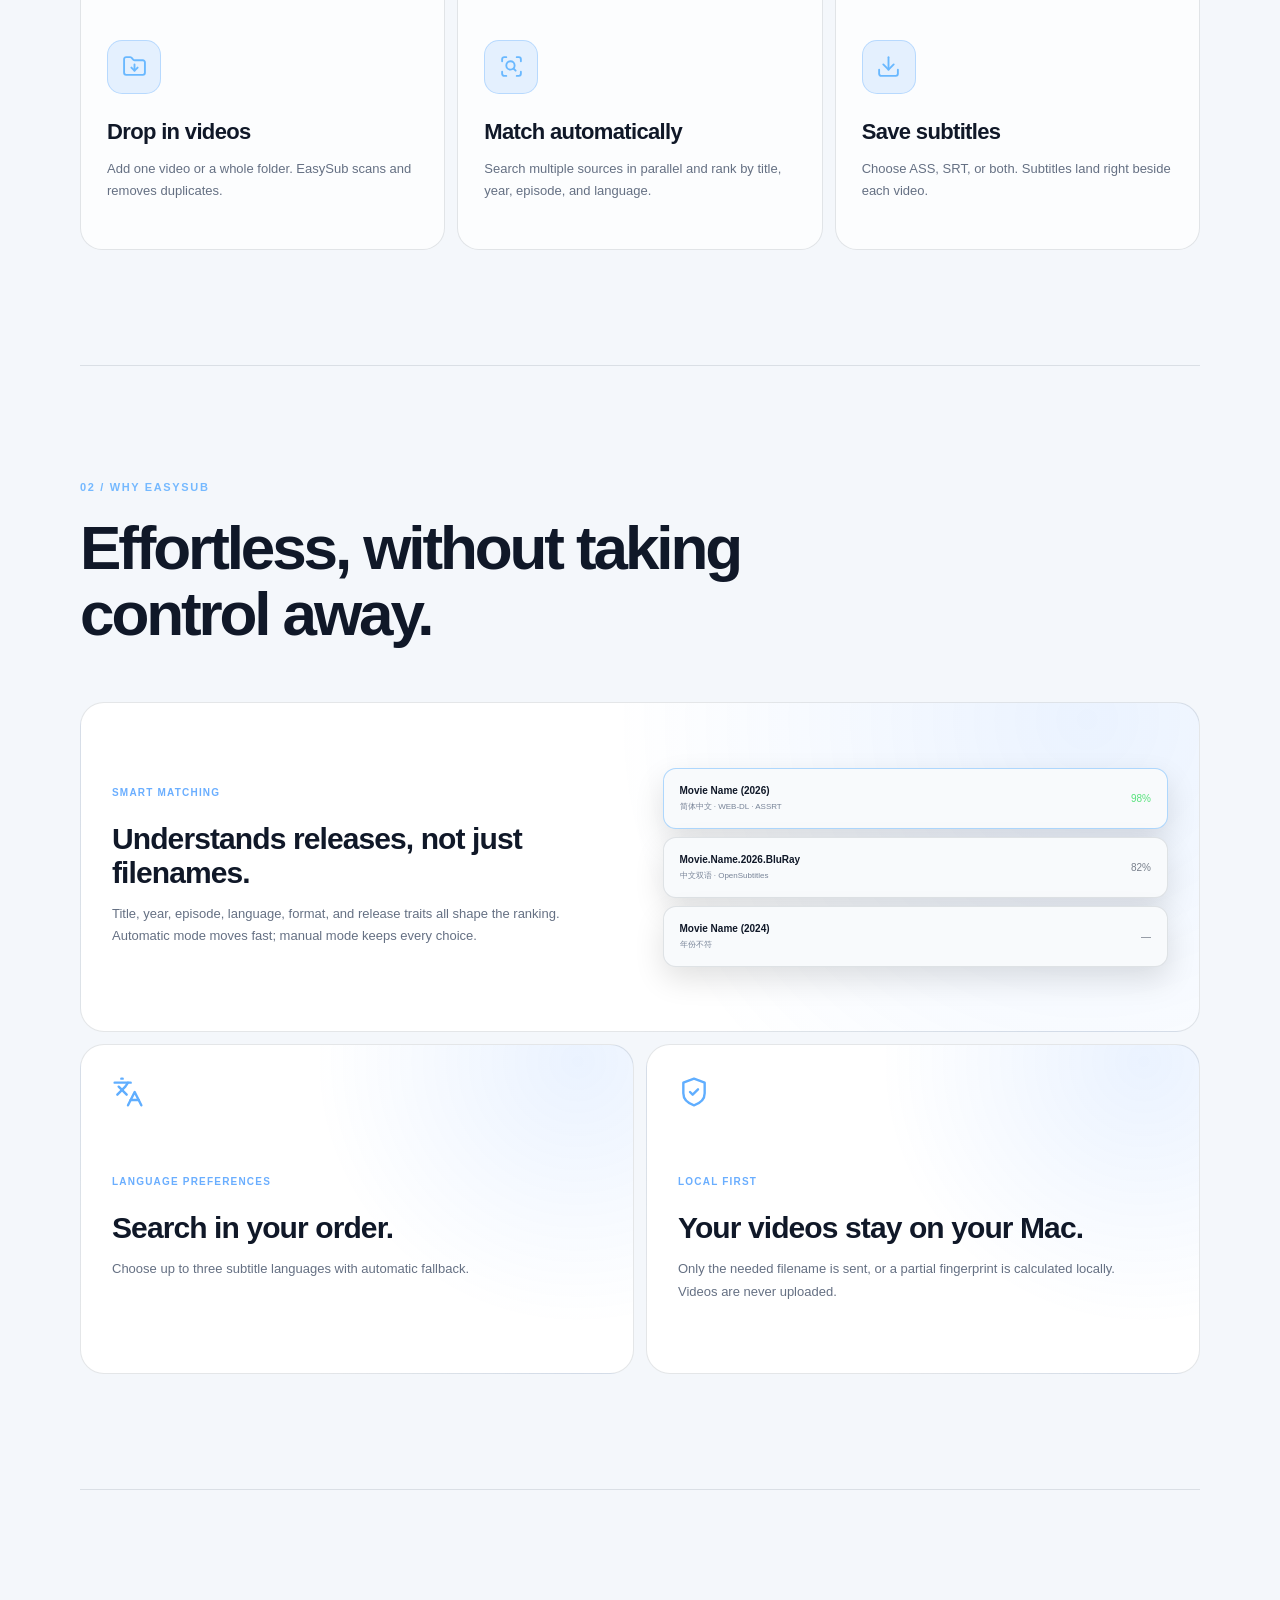
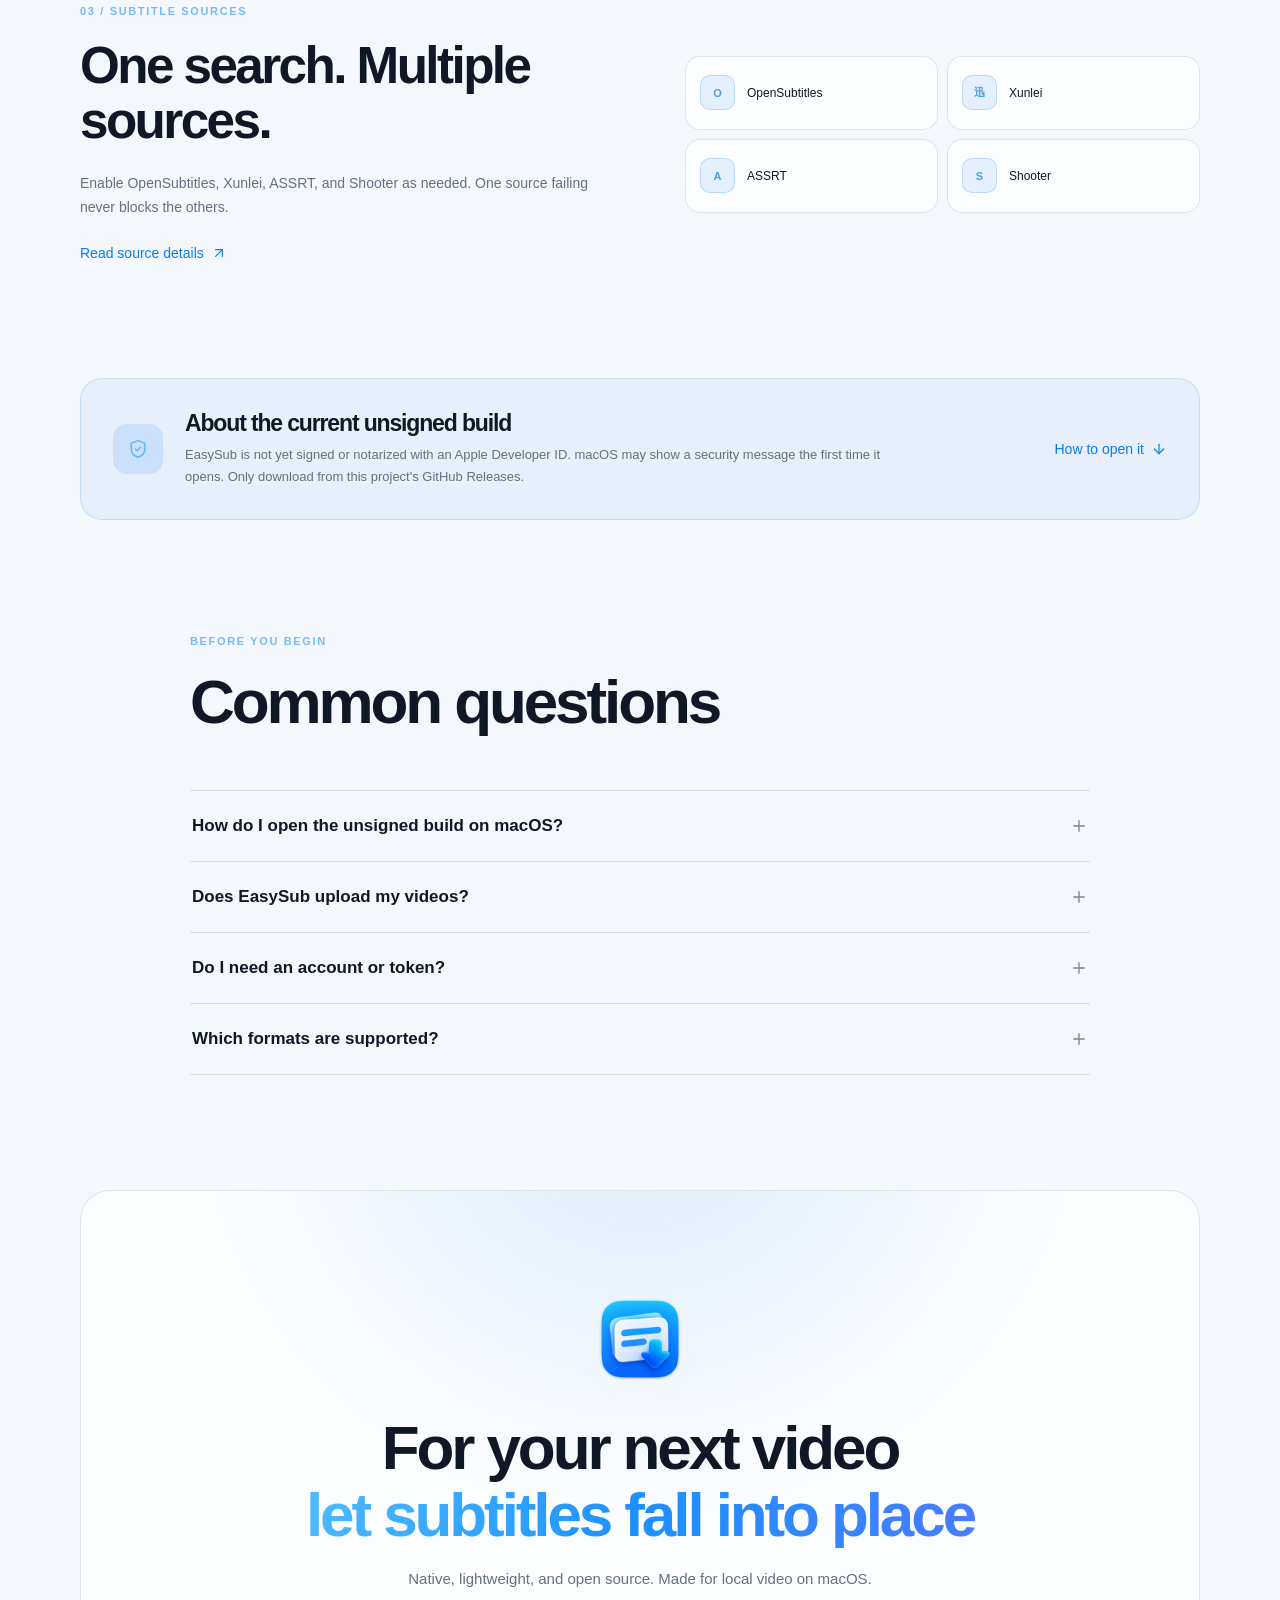
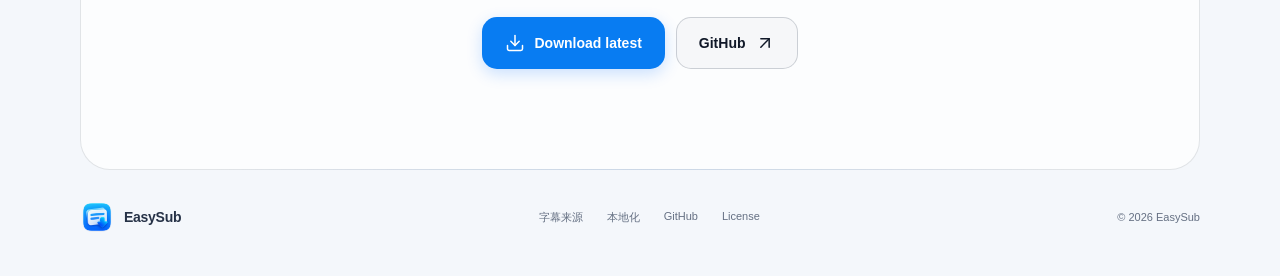
==== commit 204571d9: "docs: use custom EasySub website domain" ====
--- a/docs/index.html
+++ b/docs/index.html
@@ -8,8 +8,8 @@
   <meta property="og:title" content="EasySub — 字幕下载，简单一点">
   <meta property="og:description" content="把视频拖进来，EasySub 会搜索、匹配并保存合适的字幕。">
   <meta property="og:type" content="website">
-  <meta property="og:image" content="https://umlearn.github.io/EasySub/images/EasySub-AppIcon.png">
-  <link rel="canonical" href="https://umlearn.github.io/EasySub/">
+  <meta property="og:image" content="https://easysub.umlearn.tech/images/EasySub-AppIcon.png">
+  <link rel="canonical" href="https://easysub.umlearn.tech/">
   <link rel="icon" type="image/png" href="images/EasySub-AppIcon.png">
   <link rel="stylesheet" href="styles.css">
   <title>EasySub — 字幕下载，简单一点</title>
--- a/docs/styles.css
+++ b/docs/styles.css
@@ -4,12 +4,12 @@
 .site-header{position:fixed;z-index:100;top:0;left:0;display:flex;width:100%;min-height:70px;align-items:center;justify-content:space-between;padding:9px max(18px,calc((100vw - 1080px)/2));border-bottom:1px solid var(--line);background:rgba(9,12,18,.82);box-shadow:0 12px 35px rgba(0,0,0,.16);backdrop-filter:blur(22px) saturate(150%)}.brand{display:inline-flex;align-items:center;gap:10px;font-size:18px;font-weight:700;letter-spacing:-.02em}.brand img{border-radius:10px;box-shadow:0 5px 18px rgba(0,110,255,.25)}.desktop-nav{display:flex;gap:30px;color:#a5adba;font-size:13px}.desktop-nav a:hover,footer a:hover{color:#fff}.header-actions{display:flex;align-items:center;gap:8px}.icon-button{display:grid;min-width:40px;height:40px;place-items:center;border:1px solid var(--line);border-radius:11px;background:rgba(255,255,255,.03);cursor:pointer}.icon-button:hover{background:rgba(255,255,255,.07)}.language-button span{font-size:12px}.theme-button .moon-icon{display:none}.theme-button .icon{grid-area:1/1}.menu-button{display:none}.menu-close{display:none}.menu-button[aria-expanded=true] .menu-open{display:none}.menu-button[aria-expanded=true] .menu-close{display:block}.mobile-menu{position:absolute;top:70px;right:0;left:0;padding:9px 14px;border-bottom:1px solid var(--line);background:rgba(8,11,17,.98);box-shadow:0 18px 50px rgba(0,0,0,.25)}.mobile-menu a{display:block;padding:13px;border-radius:9px;color:#d8dde6}.mobile-menu a:hover{background:rgba(255,255,255,.06)}
 html[data-theme="light"] .site-header{background:rgba(250,252,255,.86);box-shadow:0 8px 28px rgba(40,55,75,.08)}html[data-theme="light"] .desktop-nav,html[data-theme="light"] .hero-copy,html[data-theme="light"] .hero-note{color:#667286}html[data-theme="light"] .icon-button,html[data-theme="light"] .button-quiet{background:rgba(16,31,52,.025)}html[data-theme="light"] .icon-button:hover,html[data-theme="light"] .button-quiet:hover{background:rgba(16,31,52,.07)}html[data-theme="light"] .theme-button .sun-icon{display:none}html[data-theme="light"] .theme-button .moon-icon{display:block}html[data-theme="light"] .mobile-menu{background:rgba(250,252,255,.98)}html[data-theme="light"] .mobile-menu a{color:#253147}html[data-theme="light"] .desktop-nav a:hover,html[data-theme="light"] footer a:hover{color:#111827}
 .button{display:inline-flex;align-items:center;justify-content:center;gap:9px;border:1px solid transparent;font-weight:600;transition:transform .18s ease,box-shadow .18s ease,background .18s ease}.button:hover{transform:translateY(-1px)}.button-small{min-height:40px;padding:0 16px;border-radius:11px;font-size:13px}.button-large{min-height:52px;padding:0 22px;border-radius:15px;font-size:14px}.button-primary{background:#087cf2;color:#fff;box-shadow:0 5px 16px rgba(0,112,255,.2)}.button-primary:hover{background:#0573e3;box-shadow:0 7px 20px rgba(0,112,255,.26)}.button-quiet{border-color:var(--line-2);background:rgba(255,255,255,.035)}.button-quiet:hover{background:rgba(255,255,255,.07)}
-.hero{position:relative;max-width:1280px;margin:0 auto;padding:145px 24px 105px;text-align:center}.hero-glow{position:absolute;z-index:-1;top:50px;left:50%;width:760px;height:590px;transform:translateX(-50%);background:radial-gradient(ellipse,rgba(22,125,255,.2),rgba(24,99,255,.04) 44%,transparent 70%);filter:blur(28px)}.hero h1{max-width:820px;margin:0 auto 22px;font-size:clamp(54px,7vw,88px);line-height:.98;letter-spacing:-.062em}.hero h1 span{display:block}.gradient-text{background:linear-gradient(110deg,#6cd4ff 0%,#1c91ff 50%,#646fff 100%);-webkit-background-clip:text;background-clip:text;color:transparent}.hero-copy{max-width:580px;margin:0 auto;color:#a6aebb;font-size:clamp(17px,2vw,20px);line-height:1.65}.hero-actions{display:flex;justify-content:center;gap:11px;margin-top:30px}.hero-note{display:flex;align-items:center;justify-content:center;gap:9px;margin:15px 0 0;color:#687180;font-size:11px}.hero-note i{width:3px;height:3px;border-radius:50%;background:#515966}
+.hero{position:relative;max-width:1280px;margin:0 auto;padding:145px 24px 105px;text-align:center}.hero-glow{position:absolute;z-index:-1;top:50px;left:50%;width:min(760px,100vw);height:590px;transform:translateX(-50%);background:radial-gradient(ellipse,rgba(22,125,255,.2),rgba(24,99,255,.04) 44%,transparent 70%);filter:blur(28px)}.hero h1{max-width:820px;margin:0 auto 22px;font-size:clamp(54px,7vw,88px);line-height:.98;letter-spacing:-.062em}.hero h1 span{display:block}.gradient-text{background:linear-gradient(110deg,#6cd4ff 0%,#1c91ff 50%,#646fff 100%);-webkit-background-clip:text;background-clip:text;color:transparent}.hero-copy{max-width:580px;margin:0 auto;color:#a6aebb;font-size:clamp(17px,2vw,20px);line-height:1.65}.hero-actions{display:flex;justify-content:center;gap:11px;margin-top:30px}.hero-note{display:flex;align-items:center;justify-content:center;gap:9px;margin:15px 0 0;color:#687180;font-size:11px}.hero-note i{width:3px;height:3px;border-radius:50%;background:#515966}
 .app-window{max-width:1040px;margin:82px auto 0;overflow:hidden;border:1px solid rgba(255,255,255,.15);border-radius:22px;background:#17191e;color:#f5f7fb;box-shadow:0 40px 100px rgba(0,0,0,.55),0 0 75px rgba(14,92,255,.08);text-align:left}.app-titlebar{display:grid;grid-template-columns:220px 1fr;height:70px;border-bottom:1px solid rgba(255,255,255,.08);background:#242528}.sidebar-titlebar{display:flex;align-items:center;justify-content:space-between;padding:0 14px 0 18px;border-right:1px solid rgba(255,255,255,.06)}.sidebar-toggle{display:grid;width:38px;height:38px;place-items:center;border:1px solid rgba(255,255,255,.11);border-radius:12px;background:rgba(255,255,255,.1);color:#d8dbe0}.traffic-lights{display:flex;gap:7px}.traffic-lights span{width:11px;height:11px;border-radius:50%;background:#ff5f57}.traffic-lights span:nth-child(2){background:#febc2e}.traffic-lights span:nth-child(3){background:#28c840}.content-titlebar{display:flex;align-items:center;justify-content:space-between;padding:0 15px 0 22px}.window-title{font-size:14px}.window-tools{display:flex;align-items:center;gap:9px}.tool-group{display:flex;overflow:hidden;border:1px solid rgba(255,255,255,.1);border-radius:12px;background:rgba(255,255,255,.08)}.window-tools button{display:grid;width:38px;height:36px;place-items:center;border:0;border-right:1px solid rgba(255,255,255,.07);background:transparent;color:#d1d4d9}.window-tools button:last-child{border-right:0}.window-tools .standalone{border:1px solid rgba(255,255,255,.1);border-radius:12px;background:rgba(255,255,255,.08)}.window-tools .icon{width:17px}.app-body{display:grid;grid-template-columns:220px 1fr;min-height:480px}.app-sidebar{display:flex;flex-direction:column;padding:28px 14px 17px;border-right:1px solid rgba(255,255,255,.07);background:#24262a}.app-brand{display:flex;align-items:center;gap:12px;padding:0 9px 34px}.app-brand img{width:48px;height:48px;object-fit:contain}.app-brand b,.app-brand small{display:block}.app-brand b{font-size:13px}.app-brand small{margin-top:4px;color:#8c929b;font-size:9px}.side-links{display:flex;flex-direction:column;gap:4px}.side-links span,.settings-link{display:flex;align-items:center;gap:9px;padding:10px;border-radius:8px;color:#afb4bd;font-size:11px}.side-links .active{background:rgba(255,255,255,.13);color:#fff}.side-links .icon,.settings-link .icon{width:17px;color:#1f98ff}.side-links b,.settings-link b{font-weight:500}.side-links em{margin-left:auto;color:#7f858d;font-style:normal}.settings-link{margin-top:auto;color:#9298a1}.settings-link .icon{color:#9298a1}.app-content{display:flex;min-width:0;flex-direction:column;background:#1c1d21}.app-toolbar{display:flex;height:73px;align-items:center;justify-content:space-between;padding:0 24px;border-bottom:1px solid rgba(255,255,255,.08)}.format-control{display:flex;align-items:center;gap:13px;color:#bec3ca;font-size:11px}.format-control>div{display:flex;padding:3px;border-radius:8px;background:#292b30}.format-control b{padding:7px 12px;border-radius:6px;font-size:10px}.format-control b.selected{background:#087cf2;color:#fff}.format-control small{font-weight:500}.replace{display:flex;align-items:center;gap:6px;color:#8b929c;font-size:9px}.replace .icon{width:15px}.video-table{flex:1}.table-head,.video-row{display:grid;grid-template-columns:minmax(0,1fr) 72px 100px;align-items:center}.table-head{height:36px;padding:0 17px;border-bottom:1px solid rgba(255,255,255,.08);color:#9ea5ae;font-size:9px}.video-row{grid-template-columns:18px minmax(0,1fr) 72px 100px;gap:9px;min-height:67px;margin:4px 9px;padding:9px;border-radius:9px;color:#cbd0d7;transition:background .25s ease,color .25s ease}.video-row.selected{background:#086bd7;color:#fff}.video-row.searching{background:rgba(12,130,245,.12)}.video-row.done{background:rgba(35,174,91,.1)}.video-row>.icon{width:15px;color:#949ba5}.video-row div{min-width:0}.video-row b,.video-row small{display:block;overflow:hidden;text-overflow:ellipsis;white-space:nowrap}.video-row b{font-size:10px;font-weight:600}.video-row small{margin-top:5px;color:#818893;font-size:8px}.video-row.selected small{color:#c3ddff}.video-row .size{color:#9ba2ac;font-size:9px}.video-row.selected .size{color:#dbeaff}.status{display:flex;align-items:center;gap:5px;color:#9198a2;font-size:9px}.status .icon{width:14px}.status.searching{color:#63b8ff}.status.complete{color:#57e477}.spin{animation:spin .8s linear infinite}@keyframes spin{to{transform:rotate(360deg)}}.app-footer{display:flex;min-height:67px;align-items:center;justify-content:space-between;padding:0 20px;border-top:1px solid rgba(255,255,255,.08);color:#777e89;font-size:9px}.app-footer button{display:flex;align-items:center;gap:7px;padding:9px 13px;border:0;border-radius:10px;background:#0c82f5;color:#fff;font-size:10px;cursor:pointer}.app-footer button:disabled{cursor:default;opacity:.7}.app-footer .icon{width:15px}.mock-caption{display:flex;align-items:center;justify-content:center;gap:14px;margin:13px 0 0;color:#697281;font-size:10px}.reset-demo{display:inline-flex;align-items:center;gap:5px;padding:5px 8px;border:1px solid var(--line);border-radius:8px;background:transparent;color:inherit;cursor:pointer}.reset-demo .icon{width:13px;height:13px}
 .section{width:min(calc(100% - 48px),var(--max));margin:0 auto;padding:115px 0}.section-heading{max-width:820px;margin-bottom:55px}.eyebrow{margin:0 0 22px;color:#75b9ff;font-size:11px;font-weight:700;letter-spacing:.15em;text-transform:uppercase}.section h2{margin:0;font-size:clamp(38px,5vw,62px);line-height:1.07;letter-spacing:-.05em}.steps{display:grid;grid-template-columns:repeat(3,1fr);gap:12px}.step{min-height:300px;padding:26px;border:1px solid var(--line);border-radius:22px;background:rgba(255,255,255,.022)}.step-number{color:#576171;font-size:10px;letter-spacing:.15em}.step-icon{display:grid;width:54px;height:54px;margin:45px 0 25px;place-items:center;border:1px solid rgba(57,151,255,.26);border-radius:15px;background:rgba(22,126,255,.1);color:#69b8ff}.step-icon .icon{width:25px;height:25px}.step h3,.feature-card h3{margin:0 0 13px;font-size:22px;letter-spacing:-.03em}.step p,.feature-card p{margin:0;color:#818a99;font-size:13px;line-height:1.7}
 .features{border-top:1px solid var(--line)}.feature-grid{display:grid;grid-template-columns:repeat(2,1fr);gap:12px}.feature-card{min-height:330px;padding:31px;border:1px solid var(--line);border-radius:24px;background:radial-gradient(circle at 90% 5%,rgba(27,118,255,.09),transparent 45%),var(--surface);overflow:hidden}.feature-card.wide{display:grid;grid-template-columns:1fr 1fr;grid-column:1/-1;gap:45px;align-items:center}.card-label{display:block;margin-bottom:24px;color:#6aaeff;font-size:10px;font-weight:700;letter-spacing:.12em;text-transform:uppercase}.feature-card h3{font-size:30px}.feature-card p{max-width:470px}.feature-icon{width:32px;height:32px;margin-bottom:64px;color:#60aeff}.match-stack{display:flex;flex-direction:column;gap:8px}.match-stack span{display:grid;grid-template-columns:1fr auto;padding:16px;border:1px solid var(--line);border-radius:13px;background:#111620;box-shadow:0 12px 30px rgba(0,0,0,.12)}.match-stack b,.match-stack small{display:block}.match-stack b{font-size:10px}.match-stack small{margin-top:5px;color:#687281;font-size:8px}.match-stack em{grid-column:2;grid-row:1/3;align-self:center;color:#777f8b;font-size:10px;font-style:normal}.match-stack .best{border-color:rgba(44,153,255,.36);background:rgba(15,105,220,.15)}.match-stack .best em{color:#56e27b}
 html[data-theme="light"] .step,html[data-theme="light"] .source-list>span{background:rgba(255,255,255,.68)}html[data-theme="light"] .source-list i{border:1px solid rgba(57,151,255,.26);background:rgba(22,126,255,.1);color:#4b9eea}html[data-theme="light"] .step p,html[data-theme="light"] .feature-card p,html[data-theme="light"] .sources p:not(.eyebrow),html[data-theme="light"] .notice p,html[data-theme="light"] details p,html[data-theme="light"] .final-cta>p{color:#657083}html[data-theme="light"] .match-stack span{background:#f8fafc}html[data-theme="light"] .match-stack small{color:#778397}html[data-theme="light"] .notice{background:rgba(19,112,225,.06)}html[data-theme="light"] .final-cta{background:radial-gradient(circle at 50% -20%,rgba(23,121,255,.14),transparent 50%),rgba(255,255,255,.68)}html[data-theme="light"] footer{color:#657083}
-.sources{display:grid;grid-template-columns:1fr 1fr;gap:90px;align-items:center;border-top:1px solid var(--line)}.sources h2{font-size:clamp(36px,4vw,52px)}.sources p:not(.eyebrow){max-width:520px;margin:23px 0 0;color:#87909e;font-size:14px;line-height:1.7}.text-link{display:inline-flex;align-items:center;gap:7px;margin-top:23px;color:#a5d3ff;font-size:13px}.text-link .icon{width:16px}.source-list{display:grid;grid-template-columns:1fr 1fr;gap:9px}.source-list>span{display:flex;min-height:74px;align-items:center;gap:12px;padding:14px;border:1px solid var(--line);border-radius:15px;background:rgba(255,255,255,.025);font-size:12px}.source-list i{display:grid;width:35px;height:35px;place-items:center;border-radius:10px;background:#142846;color:#68b4ff;font-size:11px;font-style:normal;font-weight:700}
+.sources{display:grid;grid-template-columns:1fr 1fr;gap:90px;align-items:center;border-top:1px solid var(--line)}.sources h2{font-size:clamp(36px,4vw,52px)}.sources p:not(.eyebrow){max-width:520px;margin:23px 0 0;color:#87909e;font-size:14px;line-height:1.7}.text-link{display:inline-flex;align-items:center;gap:7px;margin-top:23px;color:rgb(8,124,242);font-size:14px;font-weight:500;transition:color .18s ease}.text-link .icon{width:16px;transition:transform .18s ease}.text-link:hover{color:#0573e3}.text-link:hover .icon:has(use[href="#i-arrow-up-right"]){transform:translate(2px,-2px)}.text-link:hover .icon:has(use[href="#i-arrow-down"]){transform:translateY(2px)}.source-list{display:grid;grid-template-columns:1fr 1fr;gap:9px}.source-list>span{display:flex;min-height:74px;align-items:center;gap:12px;padding:14px;border:1px solid var(--line);border-radius:15px;background:rgba(255,255,255,.025);font-size:12px}.source-list i{display:grid;width:35px;height:35px;place-items:center;border-radius:10px;background:#142846;color:#68b4ff;font-size:11px;font-style:normal;font-weight:700}
 .notice{display:grid;grid-template-columns:auto 1fr auto;align-items:center;gap:22px;padding:32px;border:1px solid rgba(55,145,255,.2);border-radius:22px;background:rgba(19,80,157,.08)}.notice-icon{display:grid;width:50px;height:50px;place-items:center;border-radius:14px;background:rgba(26,127,255,.13);color:#66b6ff}.notice h2{font-size:23px}.notice p{max-width:700px;margin:9px 0 0;color:#818a98;font-size:13px;line-height:1.65}.notice .text-link{margin:0;white-space:nowrap}
 .faq{max-width:900px}.faq-list{border-top:1px solid var(--line)}details{border-bottom:1px solid var(--line)}summary{display:flex;align-items:center;justify-content:space-between;gap:20px;padding:25px 2px;cursor:pointer;font-size:17px;font-weight:600;list-style:none}summary::-webkit-details-marker{display:none}summary .icon{width:18px;color:#7b8492;transition:transform .2s ease}details[open] summary .icon{transform:rotate(45deg)}details p{max-width:720px;margin:-5px 0 27px;color:#858e9c;font-size:13px;line-height:1.75}
 .final-cta{padding:100px 20px;border:1px solid var(--line);border-radius:30px;background:radial-gradient(circle at 50% -20%,rgba(23,121,255,.2),transparent 50%),rgba(255,255,255,.02);text-align:center}.final-cta>img{margin:0 auto 28px;border-radius:0;box-shadow:none;object-fit:contain}.final-cta h2 span{display:block}.final-cta>p{margin:22px auto 0;color:#8b94a2;font-size:15px}footer{display:flex;width:min(calc(100% - 48px),var(--max));align-items:center;justify-content:space-between;gap:25px;margin:0 auto;padding:30px 0 42px;color:#68717f;font-size:11px}footer nav{display:flex;gap:24px}.footer-brand{color:#d9dee6;font-size:14px}.footer-brand img{border-radius:0;box-shadow:none;object-fit:contain}html[data-theme="light"] .footer-brand{color:#263247}
@@ -19,5 +19,9 @@
 html[data-theme="light"] .app-window{border-color:rgba(16,24,40,.18);background:#fff;color:#202124;box-shadow:0 36px 85px rgba(48,63,82,.2),0 0 55px rgba(14,92,255,.06)}html[data-theme="light"] .app-titlebar{border-bottom-color:rgba(16,24,40,.1);background:#fff}html[data-theme="light"] .sidebar-titlebar{border-right-color:rgba(16,24,40,.08);background:#ededee}html[data-theme="light"] .sidebar-toggle{border-color:rgba(16,24,40,.14);background:rgba(255,255,255,.72);color:#282b31;box-shadow:0 2px 6px rgba(16,24,40,.05)}html[data-theme="light"] .window-title{color:#24272c}html[data-theme="light"] .tool-group,html[data-theme="light"] .window-tools .standalone{border-color:rgba(16,24,40,.12);background:#fafafa;box-shadow:0 2px 8px rgba(16,24,40,.035)}html[data-theme="light"] .window-tools button{border-right-color:rgba(16,24,40,.08);color:#3f434a}html[data-theme="light"] .app-sidebar{border-right-color:rgba(16,24,40,.08);background:#ededee}html[data-theme="light"] .app-brand b{color:#202124}html[data-theme="light"] .app-brand small{color:#787d85}html[data-theme="light"] .side-links span,html[data-theme="light"] .settings-link{color:#35383e}html[data-theme="light"] .side-links em{color:#757a82}html[data-theme="light"] .side-links .active{background:#0b7ff3;color:#fff}html[data-theme="light"] .side-links .active .icon,html[data-theme="light"] .side-links .active em{color:#fff}html[data-theme="light"] .settings-link .icon,html[data-theme="light"] .settings-link{color:#747981}html[data-theme="light"] .app-content{background:#fff}html[data-theme="light"] .app-toolbar{border-bottom-color:rgba(16,24,40,.1);background:#fff}html[data-theme="light"] .format-control{color:#30343a}html[data-theme="light"] .format-control>div{background:#e9e9eb}html[data-theme="light"] .format-control b{color:#34373d}html[data-theme="light"] .format-control b.selected{background:#0b7ff3;color:#fff}html[data-theme="light"] .replace{color:#7d828a}html[data-theme="light"] .table-head{border-bottom-color:rgba(16,24,40,.1);color:#6f747c}html[data-theme="light"] .video-row{color:#30343a}html[data-theme="light"] .video-row:nth-child(odd){background:#f3f4f6}html[data-theme="light"] .video-row>.icon,html[data-theme="light"] .video-row .size,html[data-theme="light"] .status{color:#7f858e}html[data-theme="light"] .video-row small{color:#858b94}html[data-theme="light"] .video-row.searching{background:#eaf4ff}html[data-theme="light"] .video-row.done{background:#ebf8ef}html[data-theme="light"] .status.searching{color:#087cf2}html[data-theme="light"] .status.complete{color:#20a853}html[data-theme="light"] .table-fill span{background:#f3f4f6}html[data-theme="light"] .app-footer{border-top-color:rgba(16,24,40,.1);background:#fff;color:#6f747c}html[data-theme="light"] .app-footer>div>small{color:#a0a4aa}html[data-theme="light"] .app-footer button{background:#0b7ff3;color:#fff}
 @media(max-width:800px){.desktop-nav{display:none}.menu-button{display:grid}.header-actions .button-small{display:none}.hero{padding-top:125px}.app-titlebar,.app-body{grid-template-columns:170px 1fr}.app-sidebar{padding-right:9px;padding-left:9px}.app-brand{padding-right:4px;padding-left:4px}.sidebar-titlebar{padding-right:9px;padding-left:12px}.video-row{grid-template-columns:18px minmax(0,1fr) 75px}.video-row .size,.table-head span:nth-child(2){display:none}.table-head{grid-template-columns:minmax(0,1fr) 75px}.steps{grid-template-columns:1fr}.step{min-height:240px}.step-icon{margin:35px 0 22px}.sources{grid-template-columns:1fr;gap:45px}.notice{grid-template-columns:auto 1fr}.notice .text-link{grid-column:2}.feature-card.wide{grid-template-columns:1fr}}
 @media(max-width:560px){.site-header{min-height:62px;padding-right:10px;padding-left:12px}.brand img{width:36px;height:36px}.brand span{font-size:16px}.hero{padding:118px 14px 80px}.hero h1{font-size:50px}.hero-copy{font-size:15px}.hero-actions{flex-direction:column}.hero-actions .button{width:100%}.hero-note{flex-wrap:wrap}.app-window{height:auto;margin-top:62px;border-radius:15px}.app-titlebar{grid-template-columns:1fr;height:52px}.sidebar-titlebar{display:none}.content-titlebar{padding:0 10px 0 14px}.window-title{font-size:12px}.window-tools button{width:32px;height:31px}.app-body{grid-template-columns:1fr;height:430px;min-height:0}.app-sidebar{display:none}.app-toolbar{height:63px;padding:0 13px}.replace{display:none}.format-control{width:100%;justify-content:space-between}.format-control b{padding:7px 9px}.video-row{min-height:55px}.table-fill{gap:18px}.app-footer{padding:0 12px}.app-footer>span{display:none}.app-footer button{margin-left:auto}.mock-caption{flex-wrap:wrap}.section{width:calc(100% - 28px);padding:88px 0}.section h2{font-size:38px}.section-heading{margin-bottom:40px}.feature-grid{grid-template-columns:1fr}.feature-card{min-height:290px;padding:25px}.feature-card.wide{grid-column:auto;gap:38px}.feature-card h3{font-size:26px}.feature-icon{margin-bottom:45px}.source-list{grid-template-columns:1fr}.notice{grid-template-columns:1fr;padding:25px}.notice .text-link{grid-column:auto}.faq summary{font-size:15px}.final-cta{width:calc(100% - 18px);padding:75px 18px}.final-cta>img{width:82px}footer{width:calc(100% - 28px);flex-wrap:wrap}.footer-brand{width:100%}footer nav{order:3;width:100%}}
+.app-footer{position:relative;z-index:1;background:#1c1d21}@media(max-width:560px){.app-footer{gap:8px;padding:0 12px}.app-footer>div{min-width:0}.app-footer button{margin-left:auto;flex:0 0 auto}}
+.video-row{transition:none}.video-row.searching,.video-row.done{background:transparent}html[data-theme="light"] .video-row.searching,html[data-theme="light"] .video-row.done{background:transparent}.status{transition:color .18s ease}.status .icon{transition:transform .18s ease,color .18s ease}.status.complete:not(:has(.spin)) .icon{animation:status-complete .32s ease}@keyframes status-complete{0%{transform:scale(.85);opacity:.65}60%{transform:scale(1.08);opacity:1}100%{transform:scale(1);opacity:1}}
+.video-row{--row-fill:transparent;background:var(--row-fill)}.video-row:nth-child(odd){--row-fill:rgba(255,255,255,.045)}html[data-theme="light"] .video-row:nth-child(odd){--row-fill:#f3f4f6}.video-row.searching,.video-row.done,html[data-theme="light"] .video-row.searching,html[data-theme="light"] .video-row.done{background:var(--row-fill)}
+.table-fill span,html[data-theme="light"] .table-fill span{background:transparent}
 @media(prefers-reduced-motion:reduce){html{scroll-behavior:auto}*,*::before,*::after{animation-duration:.01ms!important;transition-duration:.01ms!important}.reveal{opacity:1;transform:none}}
-.doc-page{min-height:100vh;background:var(--bg)}.doc-header{position:sticky;z-index:20;top:0;display:flex;align-items:center;justify-content:space-between;padding:14px max(20px,calc((100vw - 900px)/2));border-bottom:1px solid var(--line);background:color-mix(in srgb,var(--bg) 88%,transparent);backdrop-filter:blur(20px)}.doc-header .brand img{width:36px;height:36px;border-radius:0;box-shadow:none}.doc-header nav{display:flex;align-items:center;gap:18px;color:var(--muted);font-size:13px}.doc-header a:hover{color:var(--text)}.doc-theme{padding:8px 11px;border:1px solid var(--line);border-radius:9px;background:transparent;cursor:pointer}.doc-main{width:min(calc(100% - 40px),900px);margin:0 auto;padding:72px 0 100px}.doc-main h1{margin:0 0 16px;font-size:clamp(38px,6vw,64px);letter-spacing:-.05em}.doc-lead{max-width:720px;margin:0 0 50px;color:var(--muted);font-size:17px;line-height:1.7}.doc-main article{margin-top:42px;padding-top:36px;border-top:1px solid var(--line)}.doc-main h2{margin:0 0 18px;font-size:28px;letter-spacing:-.03em}.doc-main h3{margin:28px 0 12px;font-size:18px}.doc-main p,.doc-main li{color:var(--muted);font-size:14px;line-height:1.75}.doc-main a{color:#4da8ff}.doc-main code{padding:2px 6px;border:1px solid var(--line);border-radius:6px;background:var(--surface);color:var(--text)}.doc-main table{width:100%;border-collapse:collapse;font-size:13px}.doc-main th,.doc-main td{padding:13px 12px;border-bottom:1px solid var(--line);text-align:left;vertical-align:top;line-height:1.55}.doc-main th{color:var(--text)}.doc-main td{color:var(--muted)}.doc-main ol,.doc-main ul{padding-left:22px}.doc-footer{display:flex;width:min(calc(100% - 40px),900px);justify-content:space-between;margin:0 auto;padding:28px 0 42px;border-top:1px solid var(--line);color:var(--muted);font-size:12px}@media(max-width:640px){.doc-header nav a:not(:last-child){display:none}.doc-main{padding-top:50px}.doc-main table{display:block;overflow-x:auto}}
+.doc-page{min-height:100vh;background:var(--bg)}.doc-header{position:sticky;z-index:20;top:0;display:flex;align-items:center;justify-content:space-between;padding:14px max(20px,calc((100vw - 900px)/2));border-bottom:1px solid var(--line);background:color-mix(in srgb,var(--bg) 88%,transparent);backdrop-filter:blur(20px)}.doc-header .brand img{width:36px;height:36px;border-radius:0;box-shadow:none}.doc-header nav{display:flex;align-items:center;gap:18px;color:var(--muted);font-size:13px}.doc-header a:hover{color:var(--text)}.doc-theme{padding:8px 11px;border:1px solid var(--line);border-radius:9px;background:transparent;cursor:pointer}.doc-main{width:min(calc(100% - 40px),900px);margin:0 auto;padding:72px 0 100px}.doc-main h1{margin:0 0 16px;font-size:clamp(38px,6vw,64px);letter-spacing:-.05em}.doc-lead{max-width:720px;margin:0 0 50px;color:var(--muted);font-size:17px;line-height:1.7}.doc-main article{margin-top:42px;padding-top:36px;border-top:1px solid var(--line)}.doc-main h2{margin:0 0 18px;font-size:28px;letter-spacing:-.03em}.doc-main h3{margin:28px 0 12px;font-size:18px}.doc-main p,.doc-main li{color:var(--muted);font-size:14px;line-height:1.75}.doc-main a{color:rgb(8,124,242);transition:color .18s ease}.doc-main a:hover{color:#0573e3}.doc-main code{padding:2px 6px;border:1px solid var(--line);border-radius:6px;background:var(--surface);color:var(--text)}.doc-main table{width:100%;border-collapse:collapse;font-size:13px}.doc-main th,.doc-main td{padding:13px 12px;border-bottom:1px solid var(--line);text-align:left;vertical-align:top;line-height:1.55}.doc-main th{color:var(--text)}.doc-main td{color:var(--muted)}.doc-main ol,.doc-main ul{padding-left:22px}.doc-footer{display:flex;width:min(calc(100% - 40px),900px);justify-content:space-between;margin:0 auto;padding:28px 0 42px;border-top:1px solid var(--line);color:var(--muted);font-size:12px}@media(max-width:640px){.doc-header nav a:not(:last-child){display:none}.doc-main{padding-top:50px}.doc-main table{display:block;overflow-x:auto}}
